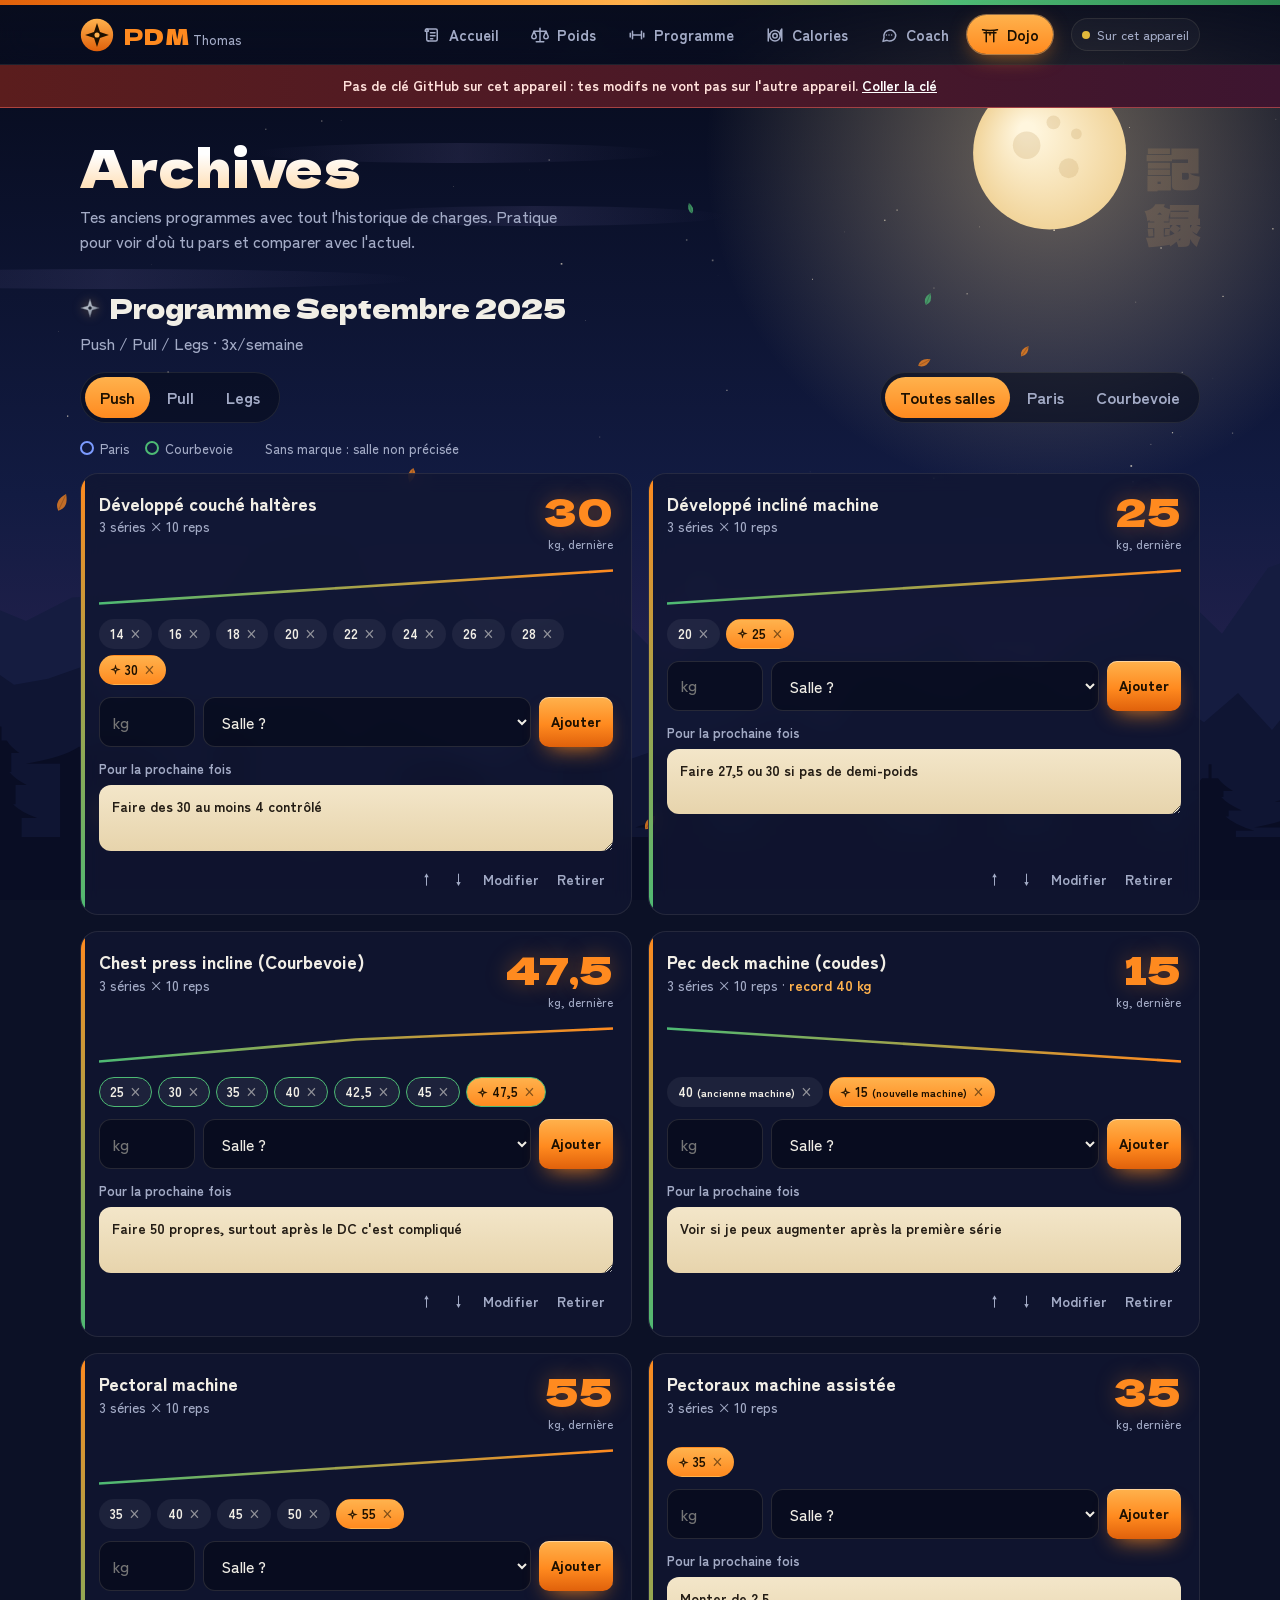
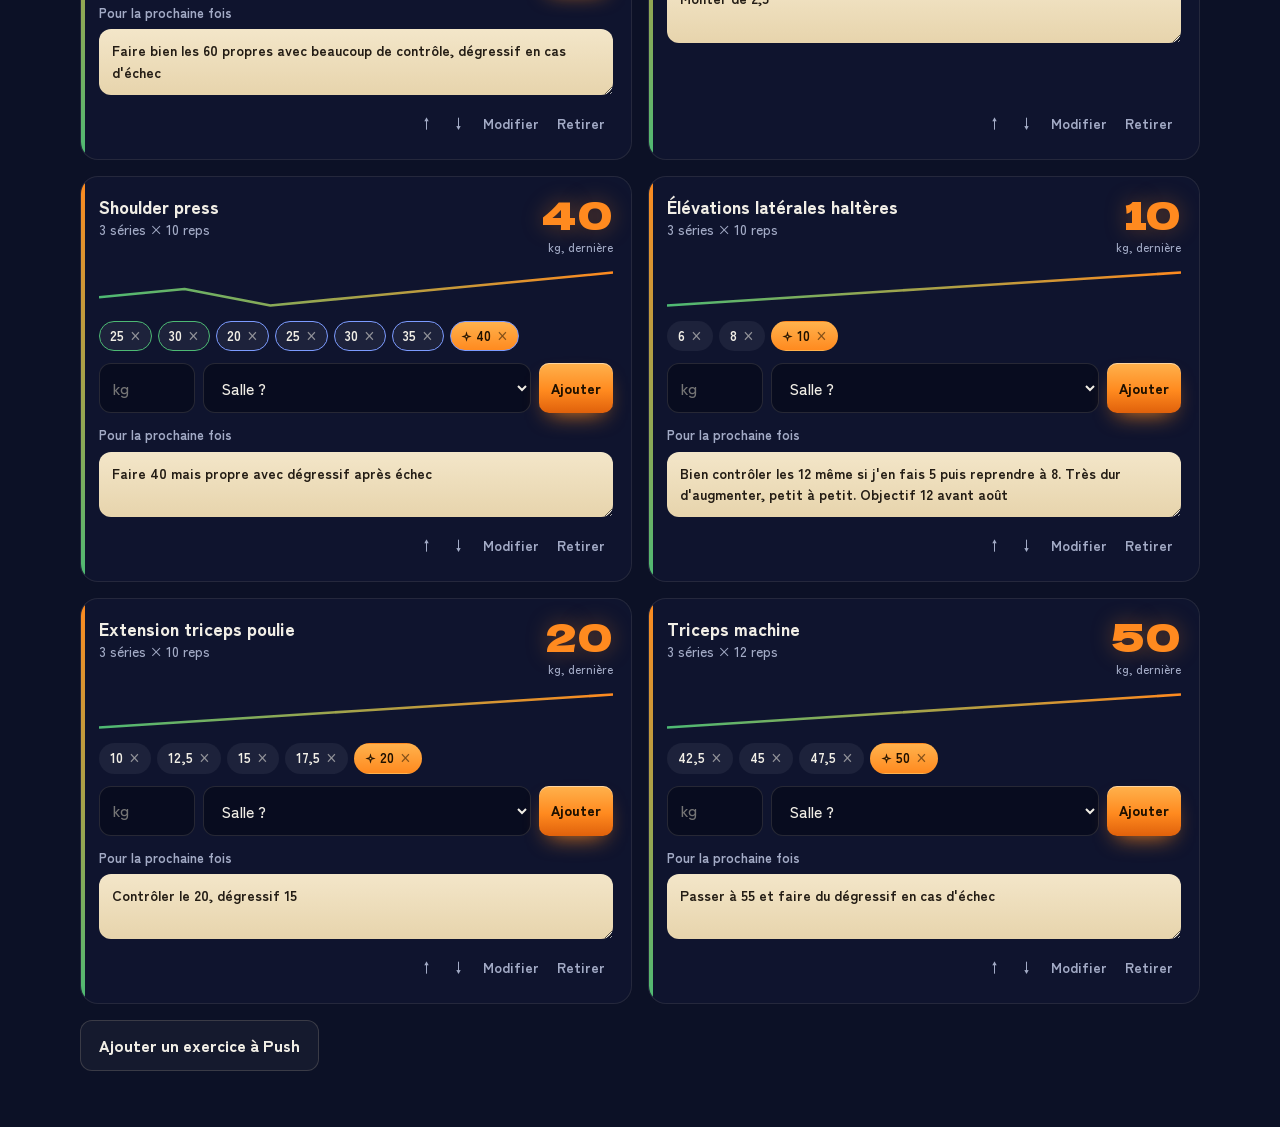
==== archives.html @ b45cbdcf "Fiche produit façon Yuka : feuille plein écran, note /100, onglets Santé/Environnement, jauges, addi" ====
<!doctype html>
<html lang="fr">
<head>
<meta charset="utf-8">
<meta name="viewport" content="width=device-width,initial-scale=1,viewport-fit=cover">
<title>Archives · PDM</title>
<meta name="theme-color" content="#0C1126">
<meta name="apple-mobile-web-app-capable" content="yes">
<meta name="apple-mobile-web-app-title" content="PDM">
<meta name="apple-mobile-web-app-status-bar-style" content="black-translucent">
<link rel="icon" href="assets/icon.svg" type="image/svg+xml">
<link rel="apple-touch-icon" href="assets/icon-180.png">
<link rel="manifest" href="manifest.json">
<link rel="preload" href="assets/fonts/dela-gothic-one-latin-400-normal.woff2" as="font" type="font/woff2" crossorigin>
<link rel="preload" href="assets/fonts/zen-kaku-gothic-new-latin-700-normal.woff2" as="font" type="font/woff2" crossorigin>
<link rel="stylesheet" href="assets/style.css?v=23">
</head>
<body>
<main>
  <div class="page-head"><div><h1>Archives</h1>
  <p class="lede">Tes anciens programmes avec tout l'historique de charges. Pratique pour voir d'où tu pars et comparer avec l'actuel.</p></div><span class="kanji-tag" aria-hidden="true">記録</span></div>
  <div id="list"></div>
</main>
<script src="assets/app.js?v=23"></script>
<script src="assets/fx.js?v=23"></script>
<script>
(async function(){
  const P = window.PDM, { $, esc } = P;
  await P.load();
  const old = P.data.programs.filter(p => !p.current);
  if(!old.length){ $("#list").innerHTML = `<p class="empty">Aucun programme archivé. Quand tu changeras de programme, l'actuel atterrira ici depuis Réglages.</p>`; return; }
  $("#list").innerHTML = old.map((p,i) => `<section class="section" aria-labelledby="ar${i}"><h2 id="ar${i}">${esc(p.title)}</h2><p class="muted" style="margin:-8px 0 16px">${esc(p.subtitle||"")}</p><div data-prog="${esc(p.id)}"></div></section>`).join("");
  old.forEach(p => P.renderProgram($(`[data-prog="${p.id}"]`), p, { session: null, gym: "all" }));
})();
</script>
</body>
</html>
---- assets/style.css ----
@import url("fonts/fonts.css");

/* =========================================================
   PDM — Dojo de nuit
   Palette : nuit indigo, flamme orange, feuille verte,
   papier washi, vermillon des sceaux.
   ========================================================= */
:root{
  --night:#0C1126;
  --night-2:#141B38;
  --night-3:#1F2850;
  --glass:rgba(17,23,49,.78);
  --glass-line:rgba(255,236,200,.09);
  --flame:#FF8A1F;
  --flame-hi:#FFB24D;
  --flame-lo:#E0610B;
  --leaf:#4DBA74;
  --leaf-lo:#2E8A52;
  --washi:#F3E6C9;
  --washi-2:#E7D4AC;
  --ink:#231C14;
  --seal:#C9302A;
  --text:#F1EEE6;
  --muted:#A3ABC6;
  --loss:#FF6B5E;
  --wood:#5B3A22;
  --wood-hi:#8A5A35;
  --r-xl:26px;
  --r-lg:18px;
  --r-md:12px;
  --display:"Dela Gothic One", "Hiragino Sans", "Yu Gothic", system-ui, sans-serif;
  --body:"Zen Kaku Gothic New", system-ui, -apple-system, sans-serif;
  color-scheme:dark;
}
*{box-sizing:border-box}
html{-webkit-text-size-adjust:100%;-webkit-tap-highlight-color:transparent}
body{
  margin:0;min-height:100vh;color:var(--text);background:var(--night);
  font-family:var(--body);font-size:16px;line-height:1.55;font-weight:500;
}
a{color:var(--flame-hi)}
button,input,select,textarea{font:inherit;color:inherit}
:focus-visible{outline:3px solid var(--flame-hi);outline-offset:2px;border-radius:8px}
::selection{background:var(--flame);color:#1b0f00}

/* ---------- Décor de nuit (canvas) ---------- */
#scene{position:fixed;inset:0;width:100%;height:100%;z-index:-2;display:block}
.scene-fallback{position:fixed;inset:0;z-index:-3;
  background:radial-gradient(60vmax 40vmax at 78% 8%,rgba(255,214,150,.18),transparent 60%),
             linear-gradient(180deg,#070B1C 0%,#111A3D 55%,#24204A 100%)}
#fx{position:fixed;inset:0;width:100%;height:100%;z-index:60;pointer-events:none}

/* ---------- En-tête ---------- */
.topbar{position:sticky;top:0;z-index:40;
  background:linear-gradient(180deg,rgba(9,13,30,.92),rgba(9,13,30,.72));
  backdrop-filter:blur(14px) saturate(140%);-webkit-backdrop-filter:blur(14px) saturate(140%);
  border-bottom:1px solid var(--glass-line)}
.tape{height:5px;background:linear-gradient(90deg,var(--flame-lo),var(--flame),var(--flame-hi),var(--leaf),var(--leaf-lo))}
.topbar-in{max-width:1160px;margin:0 auto;padding:10px 20px;display:flex;align-items:center;gap:18px}
.brand{display:flex;align-items:center;gap:10px;text-decoration:none;color:var(--text)}
.brand-mark{width:34px;height:34px;flex:none}
.brand b{font-family:var(--display);font-weight:400;font-size:22px;letter-spacing:.02em;color:var(--flame)}
.brand small{font-size:13px;color:var(--muted);font-weight:500}
.nav{display:flex;gap:4px;margin-left:auto}
.nav a{display:flex;align-items:center;gap:8px;text-decoration:none;color:var(--muted);
  padding:8px 14px;border-radius:999px;font-weight:700;font-size:15px;transition:color .2s,background .2s}
.nav a svg{width:18px;height:18px;flex:none}
.nav a:hover{color:var(--text);background:rgba(255,255,255,.05)}
.nav a[aria-current="page"]{color:#1d1000;background:linear-gradient(180deg,var(--flame-hi),var(--flame));
  box-shadow:0 0 0 1px rgba(255,190,110,.5),0 6px 22px -6px rgba(255,138,31,.7)}
.sync{display:flex;align-items:center;gap:7px;font-size:12.5px;color:var(--muted);text-decoration:none;white-space:nowrap;
  padding:6px 10px;border-radius:999px;border:1px solid var(--glass-line);background:rgba(255,255,255,.03)}
.sync i{width:8px;height:8px;border-radius:50%;background:var(--muted);display:inline-block;flex:none}
.sync[data-s="ok"] i{background:var(--leaf);box-shadow:0 0 10px var(--leaf)}
.sync[data-s="busy"] i{width:12px;height:12px;border-radius:0;background:url(shuriken.svg) center/contain no-repeat;animation:spin .7s linear infinite}
.sync[data-s="err"] i{background:var(--loss);box-shadow:0 0 10px var(--loss)}
.sync[data-s="local"] i{background:#E2B93B}

@media (max-width:760px){
  .topbar{backdrop-filter:none;-webkit-backdrop-filter:none;background:rgba(9,13,30,.95)}
  .topbar-in{padding:10px 16px}
  .brand-mark{width:30px;height:30px}
  .nav{position:fixed;left:10px;right:10px;bottom:calc(10px + env(safe-area-inset-bottom));margin:0;z-index:50;
    background:rgba(12,17,38,.94);backdrop-filter:blur(16px);-webkit-backdrop-filter:blur(16px);
    border:1px solid var(--glass-line);border-radius:22px;padding:6px;justify-content:space-between;gap:2px;
    box-shadow:0 18px 40px -10px rgba(0,0,0,.7)}
  .nav a{flex:1;flex-direction:column;gap:2px;padding:7px 2px;font-size:11px;border-radius:16px}
  .nav a svg{width:22px;height:22px}
  .sync{margin-left:auto}
  body{padding-bottom:96px}
}

.key-banner{background:linear-gradient(90deg,#5b1d1d,#3d1530);color:#FFE0DA;border-bottom:1px solid rgba(255,107,94,.5);
  padding:10px 16px;text-align:center;font-weight:700;font-size:14px}
.key-banner a{color:#fff}

/* ---------- Mise en page ---------- */
main{max-width:1160px;margin:0 auto;padding:28px 20px 56px}
@media (max-width:600px){main{padding:20px 16px 40px}}
h1,h2,h3{margin:0;line-height:1.15;font-weight:400}
h1{font-family:var(--display);font-size:clamp(32px,6.5vw,52px);letter-spacing:.01em;
  background:linear-gradient(180deg,#fff 30%,#FFD9A8 100%);-webkit-background-clip:text;background-clip:text;color:transparent}
h2{font-family:var(--display);font-size:clamp(21px,3.6vw,26px);margin-bottom:16px;display:flex;align-items:center;gap:10px}
h2::before{content:"";width:20px;height:20px;flex:none;background:url(shuriken.svg) center/contain no-repeat;
  filter:drop-shadow(0 0 6px rgba(255,180,90,.35))}
h3{font-size:18px;font-weight:900}
.page-head{display:flex;align-items:flex-end;justify-content:space-between;gap:16px;margin-bottom:22px;flex-wrap:wrap}
.page-head .kanji-tag{font-family:var(--display);font-size:56px;line-height:1;color:rgba(255,190,110,.14);user-select:none;writing-mode:vertical-rl}
@media (max-width:600px){.page-head{position:relative}.page-head .kanji-tag{position:absolute;right:0;top:0;font-size:44px}.page-head > div{padding-right:54px}}
.lede{color:var(--muted);margin:8px 0 0;max-width:62ch}
.muted{color:var(--muted)}
.section{margin-top:40px}
.grid{display:grid;gap:18px}
@media (min-width:880px){
  .grid-2{grid-template-columns:1fr 1fr}
  .grid-3{grid-template-columns:repeat(3,1fr)}
  .grid-hero{grid-template-columns:1.35fr 1fr;align-items:start}
}

/* ---------- Panneaux laqués ---------- */
.panel{position:relative;background:var(--glass);border:1px solid var(--glass-line);border-radius:var(--r-lg);padding:20px;
  backdrop-filter:blur(10px);-webkit-backdrop-filter:blur(10px);
  box-shadow:inset 0 1px 0 rgba(255,255,255,.05),0 20px 40px -24px rgba(0,0,0,.8)}
.panel.tight{padding:16px}

/* ---------- Parchemin (élément signature) ---------- */
.scroll-wrap{position:relative;padding:0 6px}
.rod{position:relative;height:20px;margin:0 -6px;border-radius:10px;z-index:2;
  background:linear-gradient(180deg,var(--wood-hi),var(--wood) 55%,#3b2414);
  box-shadow:0 6px 12px -4px rgba(0,0,0,.6),inset 0 1px 0 rgba(255,255,255,.25)}
.rod::before,.rod::after{content:"";position:absolute;top:-4px;width:20px;height:28px;border-radius:7px;
  background:linear-gradient(180deg,#2b1a0e,#120a04);box-shadow:inset 0 1px 0 rgba(255,255,255,.18)}
.rod::before{left:-12px}.rod::after{right:-12px}
.paper{position:relative;color:var(--ink);padding:22px 24px 24px;overflow:hidden;
  background:
    radial-gradient(120% 80% at 10% 0%,rgba(255,255,255,.55),transparent 55%),
    radial-gradient(90% 70% at 100% 100%,rgba(176,135,74,.25),transparent 60%),
    linear-gradient(180deg,var(--washi),var(--washi-2));
  transform-origin:top center}
.paper::before{content:"";position:absolute;inset:0;pointer-events:none;opacity:.35;mix-blend-mode:multiply;
  background-image:url("data:image/svg+xml;utf8,<svg xmlns='http://www.w3.org/2000/svg' width='160' height='160'><filter id='n'><feTurbulence type='fractalNoise' baseFrequency='.9' numOctaves='2' stitchTiles='stitch'/><feColorMatrix values='0 0 0 0 .45  0 0 0 0 .33  0 0 0 0 .18  0 0 0 .55 0'/></filter><rect width='100%' height='100%' filter='url(%23n)'/></svg>")}
.paper > *{position:relative}
.scroll-anim .paper{animation:unroll .9s cubic-bezier(.2,.9,.25,1) both}
.scroll-anim .rod.bottom{animation:rodDrop .9s cubic-bezier(.2,.9,.25,1) both}
@keyframes unroll{from{clip-path:inset(0 0 100% 0)}to{clip-path:inset(0 0 0 0)}}
@keyframes rodDrop{from{transform:translateY(-260px)}to{transform:none}}

.paper-head{display:flex;justify-content:space-between;align-items:baseline;gap:12px;font-weight:700;color:#6b5636;font-size:14px;padding-right:110px}
@media (max-width:600px){.paper-head{padding-right:80px;flex-direction:column;gap:0}}
.big{display:flex;align-items:flex-end;gap:8px;margin-top:4px}
.big .n{font-family:var(--display);font-size:clamp(78px,17vw,132px);line-height:.92;letter-spacing:-.02em;color:var(--ink);
  text-shadow:0 2px 0 rgba(255,255,255,.4)}
.big .u{font-family:var(--display);font-size:30px;color:#7a6342;padding-bottom:12px}
.delta-line{font-weight:700;color:#5d4a2e;margin-top:6px}
.delta-line .up{color:var(--leaf-lo)} .delta-line .down{color:var(--seal)}

.seal{position:absolute;top:18px;right:18px;width:96px;height:96px;border-radius:14px;
  display:grid;place-items:center;color:#FFF3E6;background:var(--seal);
  font-family:var(--display);font-size:36px;line-height:1;writing-mode:vertical-rl;letter-spacing:.04em;
  box-shadow:inset 0 0 0 4px #FFF3E6,inset 0 0 0 7px var(--seal);transform:rotate(-8deg);opacity:.92;
  filter:url(#rough)}
@media (max-width:600px){.seal{width:76px;height:76px;font-size:28px;top:14px;right:14px}}
.seal.stamp{animation:stampIn .55s cubic-bezier(.3,1.6,.5,1) .75s both}
@keyframes stampIn{0%{transform:scale(2.6) rotate(-20deg);opacity:0}60%{opacity:1}100%{transform:scale(1) rotate(-8deg);opacity:.92}}

.rank-line{margin-top:18px;display:flex;align-items:center;gap:10px;flex-wrap:wrap;font-weight:900;color:var(--ink)}
.rank-pill{display:inline-flex;align-items:center;gap:6px;padding:5px 12px;border-radius:999px;background:var(--ink);color:var(--washi);font-size:14px}
.rope{position:relative;margin:22px 4px 6px;height:14px}
.rope-track{position:absolute;inset:3px 0;border-radius:999px;
  background:repeating-linear-gradient(-55deg,#B99766 0 6px,#9D7B4D 6px 9px);box-shadow:inset 0 1px 2px rgba(0,0,0,.35)}
.rope-fill{position:absolute;left:0;top:3px;bottom:3px;width:0;border-radius:999px;
  background:linear-gradient(90deg,var(--leaf-lo),var(--leaf) 45%,var(--flame) 100%);
  box-shadow:0 0 14px rgba(255,138,31,.55);transition:width 1.4s cubic-bezier(.2,.8,.2,1) .4s}
.rope-kunai{position:absolute;top:50%;left:0;width:76px;height:16px;margin-left:-72px;transform:translateY(-50%);
  background:url(kunai.svg) center/contain no-repeat;filter:drop-shadow(0 2px 2px rgba(0,0,0,.45));
  transition:left 1.4s cubic-bezier(.2,.8,.2,1) .4s}
.rope-ends{display:flex;justify-content:space-between;font-size:13px;font-weight:700;color:#6b5636}
.streak{margin-top:16px;display:flex;align-items:center;gap:10px;padding:10px 12px;border-radius:12px;
  background:rgba(35,28,20,.07);border:1px dashed rgba(35,28,20,.25);font-weight:700;color:#4d3d24;font-size:14px}
.streak svg{width:22px;height:22px;flex:none}
.streak.off{color:var(--seal);border-color:rgba(201,48,42,.4);background:rgba(201,48,42,.07)}

/* ---------- Citation ---------- */
.quote{position:relative;margin-top:18px;padding:16px 18px 16px 56px;border-radius:var(--r-md);
  background:linear-gradient(135deg,rgba(255,138,31,.12),rgba(77,186,116,.08));border:1px solid rgba(255,190,110,.18);
  font-weight:700;color:#FBE9D2}
.quote::before{content:"";position:absolute;left:18px;top:17px;width:24px;height:24px;background:url(shuriken.svg) center/contain no-repeat;filter:drop-shadow(0 0 8px rgba(255,138,31,.6))}

/* ---------- Tuiles chiffres ---------- */
.stats{display:grid;grid-template-columns:repeat(2,1fr);gap:12px;align-content:start}
.stat{position:relative;overflow:hidden;background:var(--glass);border:1px solid var(--glass-line);border-radius:var(--r-md);padding:14px 16px}
.stat b{display:block;font-family:var(--display);font-weight:400;font-size:26px;line-height:1.1}
.stat small{color:var(--muted);font-size:13px;font-weight:500}
.stat::after{content:"";position:absolute;right:-18px;bottom:-18px;width:64px;height:64px;opacity:.06;
  background:url(shuriken.svg) center/contain no-repeat}
.up{color:var(--leaf)} .down{color:var(--loss)} .flat{color:var(--muted)}

/* ---------- Formulaires ---------- */
.form-row{display:flex;flex-wrap:wrap;gap:12px;align-items:flex-end}
label.f{display:flex;flex-direction:column;gap:6px;font-size:13px;color:var(--muted);font-weight:700;flex:1;min-width:0}
input,select,textarea{background:rgba(5,8,20,.55);border:1px solid rgba(255,236,200,.12);border-radius:12px;padding:11px 13px;width:100%;
  font-weight:500;transition:border-color .2s,box-shadow .2s}
input:focus,select:focus,textarea:focus{border-color:var(--flame);outline:none;box-shadow:0 0 0 4px rgba(255,138,31,.18)}
textarea{min-height:46px;resize:vertical}
input[type=date]{min-height:46px;-webkit-appearance:none;appearance:none;display:block;min-width:0;max-width:100%;text-align:left;line-height:1.3}
input[type=date]::-webkit-date-and-time-value{text-align:left;margin:0}
input[type=date]::-webkit-calendar-picker-indicator{filter:invert(.85);opacity:.8}
@media (max-width:760px){
  input,select,textarea{font-size:16px}
  .form-row{display:grid;grid-template-columns:1fr 1fr;gap:12px}
  .form-row > label.f{max-width:none !important;min-width:0 !important;flex:none}
  .form-row > label.f:has(textarea), .form-row > label.f[data-wide]{grid-column:1/-1}
  .form-row > .btn{grid-column:1/-1;width:100%}
}
.btn{position:relative;display:inline-flex;align-items:center;justify-content:center;gap:8px;
  background:linear-gradient(180deg,var(--flame-hi),var(--flame) 55%,var(--flame-lo));color:#1d1000;border:0;border-radius:12px;
  padding:12px 18px;font-weight:900;cursor:pointer;white-space:nowrap;
  box-shadow:inset 0 1px 0 rgba(255,255,255,.45),0 10px 22px -10px rgba(255,138,31,.9);transition:transform .12s,filter .2s}
.btn:hover{filter:brightness(1.07)}
.btn:active{transform:translateY(1px) scale(.98)}
.btn.ghost{background:rgba(255,255,255,.04);color:var(--text);border:1px solid rgba(255,236,200,.16);box-shadow:none}
.btn.ghost:hover{border-color:var(--flame);background:rgba(255,138,31,.08)}
.btn.green{background:linear-gradient(180deg,#6fd396,var(--leaf) 55%,var(--leaf-lo));color:#062312}
.btn.sm{padding:8px 12px;font-size:14px;border-radius:10px}
.btn.big{padding:16px 26px;font-size:18px;border-radius:16px}
.icon-btn{background:none;border:0;color:var(--muted);cursor:pointer;padding:6px 8px;border-radius:8px;font-weight:700;font-size:14px}
.icon-btn:hover{color:var(--text);background:rgba(255,255,255,.06)}
.icon-btn.danger:hover{color:var(--loss)}

/* ---------- Segments ---------- */
.seg{display:inline-flex;background:rgba(5,8,20,.5);border:1px solid var(--glass-line);border-radius:999px;padding:4px;gap:2px;flex-wrap:wrap}
.seg button{background:none;border:0;padding:8px 15px;border-radius:999px;color:var(--muted);cursor:pointer;font-weight:700;transition:color .2s,background .2s}
.seg button:hover{color:var(--text)}
.seg button[aria-pressed="true"]{background:linear-gradient(180deg,var(--flame-hi),var(--flame));color:#1d1000}
.toolbar{display:flex;flex-wrap:wrap;gap:12px;align-items:center;justify-content:space-between;margin-bottom:16px}
@media (max-width:760px){
  .toolbar .seg{display:flex;width:100%}
  .toolbar .seg button{flex:1 1 0;padding:8px 6px}
}

/* ---------- Séances (cartes-étiquettes) ---------- */
.sess-grid{display:grid;gap:14px;grid-template-columns:repeat(auto-fit,minmax(220px,1fr))}
.sess{position:relative;display:block;text-decoration:none;color:inherit;overflow:hidden;padding:18px 18px 16px 70px;
  border-radius:var(--r-lg);background:var(--glass);border:1px solid var(--glass-line);transition:transform .2s,border-color .2s}
.sess:hover{transform:translateY(-3px);border-color:rgba(255,138,31,.5)}
.sess .letter{position:absolute;left:14px;top:14px;width:42px;height:42px;border-radius:12px;display:grid;place-items:center;
  font-family:var(--display);font-size:24px;color:#1d1000;background:linear-gradient(180deg,var(--flame-hi),var(--flame))}
.sess b{display:block;font-weight:900}
.sess span{display:block;color:var(--muted);font-size:14px;margin-top:4px}

/* ---------- Graphique ---------- */
.chart-wrap{position:relative;height:330px}
@media (max-width:600px){.chart-wrap{height:250px}}

/* ---------- Tableau des pesées ---------- */
.table-wrap{overflow-x:auto}
table{width:100%;border-collapse:collapse;font-size:15px}
th,td{padding:12px 8px;text-align:left;border-bottom:1px solid rgba(255,236,200,.08);vertical-align:top}
th{color:var(--muted);font-weight:700;font-size:13px;white-space:nowrap}
th button{background:none;border:0;color:inherit;cursor:pointer;padding:0;font:inherit}
th button[data-active]{color:var(--flame-hi)}
tbody tr{transition:background .2s}
tbody tr:hover{background:rgba(255,255,255,.025)}
td.num{font-variant-numeric:tabular-nums;white-space:nowrap}
td.num b{font-family:var(--display);font-weight:400;font-size:18px}
td.note{color:var(--muted);min-width:220px}
tr.editing td{background:rgba(255,138,31,.07)}
.delta-pill{display:inline-block;padding:2px 9px;border-radius:999px;font-weight:900;font-size:13px;background:rgba(255,255,255,.05)}
.delta-pill.up{background:rgba(77,186,116,.15)} .delta-pill.down{background:rgba(255,107,94,.14)}
@media (max-width:600px){
  table.cards thead{display:none}
  table.cards tr{display:grid;grid-template-columns:1fr auto auto;gap:4px 10px;padding:12px 0;border-bottom:1px solid rgba(255,236,200,.08)}
  table.cards td{border:0;padding:2px 0}
  table.cards td.note{grid-column:1/-1;min-width:0}
  table.cards td.actions{grid-column:3;grid-row:1}
}

@media (max-width:600px){
  table.mes thead{display:none}
  table.mes tr{display:grid;grid-template-columns:1fr auto auto;grid-template-areas:"n v d" "t t t" "o o o";gap:2px 10px;padding:12px 0;border-bottom:1px solid rgba(255,236,200,.08)}
  table.mes td{border:0;padding:0;min-width:0}
  table.mes .m-name{grid-area:n;font-weight:900}
  table.mes .m-val{grid-area:v}
  table.mes .m-del{grid-area:d}
  table.mes .m-date{grid-area:t;color:var(--muted);font-size:13px}
  table.mes .m-note{grid-area:o}
}

/* ---------- Programme ---------- */
.legend-gym{display:flex;gap:16px;font-size:13px;color:var(--muted);flex-wrap:wrap;margin-bottom:16px}
.legend-gym span::before{content:"";display:inline-block;width:10px;height:10px;border-radius:50%;margin-right:6px;vertical-align:-1px}
.legend-gym .lp::before{border:2px solid #7C9BFF}
.legend-gym .lc::before{border:2px solid var(--leaf)}
.ex-list{display:grid;gap:16px}
@media (min-width:880px){.ex-list{grid-template-columns:1fr 1fr}}
.ex{position:relative;overflow:hidden;background:var(--glass);border:1px solid var(--glass-line);border-radius:var(--r-lg);padding:18px;
  display:flex;flex-direction:column;gap:12px;backdrop-filter:blur(10px);-webkit-backdrop-filter:blur(10px)}
.ex::before{content:"";position:absolute;left:0;top:0;bottom:0;width:4px;background:linear-gradient(180deg,var(--flame),var(--leaf))}
.ex-head{display:flex;justify-content:space-between;gap:12px;align-items:flex-start}
.ex-name{font-weight:900;font-size:18px;line-height:1.25}
.ex-scheme{color:var(--muted);font-size:14px;margin-top:2px}
.ex-scheme .rec{color:var(--flame-hi);font-weight:700}
.ex-max{text-align:right;white-space:nowrap}
.ex-max b{display:block;font-family:var(--display);font-weight:400;font-size:38px;line-height:1;color:var(--flame);
  text-shadow:0 0 22px rgba(255,138,31,.35)}
.ex-max small{font-size:12px;color:var(--muted)}
.spark{height:40px;width:100%;display:block}
.chips{display:flex;flex-wrap:wrap;gap:6px}
.chip{font-size:13px;font-weight:700;padding:4px 10px;border-radius:999px;background:rgba(255,255,255,.06);color:var(--text);
  border:1px solid transparent;display:inline-flex;align-items:center;gap:4px}
.chip.paris{border-color:#7C9BFF}
.chip.courbevoie{border-color:var(--leaf)}
.chip.last{background:linear-gradient(180deg,var(--flame-hi),var(--flame));color:#1d1000}
.chip.last::before{content:"";width:11px;height:11px;background:url(shuriken-dark.svg) center/contain no-repeat}
.chip button{background:none;border:0;color:inherit;cursor:pointer;padding:0 0 0 2px;opacity:.55;font-weight:900}
.chip button:hover{opacity:1}
.add-load{display:flex;gap:8px}
.add-load input{width:96px;flex:none}
.add-load select{width:auto;flex:1;min-width:0}
.next-note{background:linear-gradient(180deg,var(--washi),var(--washi-2));color:var(--ink);border:0;font-weight:700;font-size:14px}
.next-note:focus{box-shadow:0 0 0 3px var(--flame)}
.alert{background:rgba(201,48,42,.16);border:1px solid rgba(255,107,94,.6);color:#FFD7D1;border-radius:12px;padding:8px 12px;font-size:13.5px;font-weight:900}
.details{font-size:14px;color:var(--muted)}
.ex-actions{display:flex;gap:2px;justify-content:flex-end;flex-wrap:wrap}
.ex.pr{animation:prGlow 1.6s ease-out}
@keyframes prGlow{0%{box-shadow:0 0 0 0 rgba(255,138,31,.9)}100%{box-shadow:0 0 0 22px rgba(255,138,31,0)}}

/* ---------- Dojo ---------- */
.moves{display:grid;gap:10px;counter-reset:mv}
.move{display:grid;grid-template-columns:auto 1fr auto;gap:14px;align-items:start;background:rgba(255,255,255,.04);border-radius:14px;padding:14px}
.move::before{counter-increment:mv;content:counter(mv);display:grid;place-items:center;width:34px;height:34px;border-radius:10px;
  font-family:var(--display);font-size:18px;color:#1d1000;background:linear-gradient(180deg,var(--flame-hi),var(--flame))}
.move .dose{font-weight:900;color:var(--leaf);white-space:nowrap}
.move ul{margin:4px 0 0;padding-left:18px;color:var(--muted);font-size:14px}
.recipe ul{padding-left:18px;margin:8px 0}
.macro{display:flex;gap:8px;flex-wrap:wrap;margin-top:8px}
.macro span{background:rgba(255,138,31,.12);border:1px solid rgba(255,138,31,.3);border-radius:999px;padding:4px 12px;font-size:14px;font-weight:700}

/* ---------- Mini-jeux ---------- */
.hub{display:grid;gap:12px;grid-template-columns:repeat(4,1fr);margin-bottom:16px}
@media (max-width:880px){.hub{grid-template-columns:1fr 1fr}}
.hub-card{position:relative;text-align:left;display:flex;flex-direction:column;gap:4px;padding:14px;border-radius:var(--r-lg);cursor:pointer;
  background:var(--glass);border:1px solid var(--glass-line);color:var(--text);transition:transform .15s,border-color .2s,background .2s}
.hub-card:hover{border-color:rgba(255,138,31,.45)}
.hub-card:active{transform:scale(.98)}
.hub-card[aria-pressed="true"]{border-color:var(--flame);background:linear-gradient(160deg,rgba(255,138,31,.2),rgba(17,23,49,.85));
  box-shadow:0 0 0 1px rgba(255,138,31,.4),0 14px 30px -14px rgba(255,138,31,.6)}
.hub-ico{font-size:28px;line-height:1}
.hub-card b{font-weight:900;font-size:16px;line-height:1.2}
.hub-desc{font-size:13px;color:var(--muted);line-height:1.35}
.hub-best{margin-top:auto;padding-top:6px;font-size:12.5px;font-weight:900;color:var(--flame-hi)}

.game{position:relative;border-radius:var(--r-xl);overflow:hidden;border:1px solid rgba(255,190,110,.25);min-height:440px;
  background:radial-gradient(120% 90% at 50% 0%,#1B2452,#0B1024 70%);box-shadow:0 30px 60px -30px rgba(0,0,0,.9);
  touch-action:manipulation;user-select:none;-webkit-user-select:none;-webkit-touch-callout:none}
.g-canvas{display:block;width:100%;height:min(62vh,540px);cursor:crosshair;touch-action:manipulation}
@media (max-width:760px){.game{min-height:400px}.g-canvas{height:min(58svh,520px);min-height:400px}}
.game-hud{position:absolute;left:0;right:0;top:0;display:flex;justify-content:space-between;align-items:center;padding:14px 16px;pointer-events:none}
.game-hud .score{font-family:var(--display);font-size:30px;color:#fff;text-shadow:0 2px 0 rgba(0,0,0,.4)}
.game-hud .time{font-family:var(--display);font-size:20px;color:var(--flame-hi);padding:4px 12px;border-radius:999px;background:rgba(0,0,0,.35)}
.game-hud .combo{font-weight:900;color:var(--leaf);font-size:15px}
.game-overlay{position:absolute;inset:0;display:grid;place-items:center;text-align:center;padding:24px;z-index:3;
  background:radial-gradient(80% 70% at 50% 40%,rgba(12,17,38,.6),rgba(5,8,20,.94))}
.game-overlay[hidden]{display:none}
.game-overlay h3{font-family:var(--display);font-weight:400;font-size:clamp(26px,6vw,38px);margin-bottom:10px}
.game-overlay p{color:var(--muted);max-width:44ch;margin:0 auto 18px}
.game-overlay .g-result{font-family:var(--display);font-size:clamp(40px,10vw,60px);color:var(--flame-hi);margin:0 0 6px;line-height:1.1}
.legend-food{display:flex;justify-content:center;gap:10px;flex-wrap:wrap;margin:0 0 20px;font-weight:700;font-size:14px}
.legend-food span{display:inline-flex;align-items:center;gap:6px;padding:6px 12px;border-radius:999px;background:rgba(255,255,255,.06)}
.legend-food .bad{border:1px solid rgba(77,186,116,.5)} .legend-food .good{border:1px solid rgba(255,107,94,.5)}
.best-list{list-style:none;margin:0;padding:0;display:grid;gap:8px}
.best-list li{display:flex;justify-content:space-between;gap:10px;padding:10px 14px;border-radius:12px;background:rgba(255,255,255,.04);font-weight:700}
.best-list li b{font-family:var(--display);font-weight:400;color:var(--flame-hi)}
.best-list li:first-child{background:linear-gradient(90deg,rgba(255,138,31,.2),rgba(255,255,255,.03))}

/* zone de jeu : défilement vertical seulement, pas de zoom */
.game, .game *{touch-action:pan-y}
.hub, .hub *{touch-action:manipulation}

/* Dégaine le kunai */
.rx{position:absolute;inset:0;display:grid;place-items:center;text-align:center;cursor:pointer;transition:background .12s}
.rx[data-st="wait"]{background:radial-gradient(90% 80% at 50% 45%,#16204A,#080C1E)}
.rx[data-st="go"]{background:radial-gradient(90% 80% at 50% 45%,#FFB24D,#E0610B)}
.rx[data-st="early"]{background:radial-gradient(90% 80% at 50% 45%,#8E2A2A,#3A0F14)}
.rx[data-st="hit"]{background:radial-gradient(90% 80% at 50% 45%,#2E7A50,#0E2A1C)}
.rx-kunai{width:150px;height:30px;margin:0 auto 18px;background:url(kunai.svg) center/contain no-repeat;transform:rotate(-30deg);transition:transform .15s}
.rx[data-st="go"] .rx-kunai{transform:rotate(0) scale(1.15)}
.rx-big{font-family:var(--display);font-size:clamp(36px,10vw,64px);line-height:1.05}
.rx[data-st="go"] .rx-big{color:#1d1000}
.rx-sub{margin-top:8px;font-weight:700;color:var(--muted);min-height:1.5em}
.rx[data-st="go"] .rx-sub{color:#3a1d00}
.rx-dots{display:flex;gap:8px;justify-content:center;margin-top:22px}
.rx-dots i{min-width:44px;height:30px;padding:0 6px;border-radius:999px;display:grid;place-items:center;font-style:normal;font-size:12px;font-weight:900;
  background:rgba(255,255,255,.08);color:var(--muted)}
.rx-dots i.on{background:rgba(255,138,31,.25);color:#fff}

/* Mémoire des sceaux */
.mem{position:absolute;inset:0;display:flex;flex-direction:column;align-items:center;justify-content:center;gap:16px;padding:16px}
.mem-info{text-align:center}
.mem-lvl{display:block;font-family:var(--display);font-weight:400;font-size:28px}
.mem-msg{color:var(--muted);font-weight:700}
.mem-grid{display:grid;grid-template-columns:1fr 1fr;gap:14px;width:min(100%,380px)}
.seal-btn{aspect-ratio:1;border:0;border-radius:22px;cursor:pointer;color:#FFF3E6;display:flex;flex-direction:column;align-items:center;justify-content:center;gap:2px;
  background:color-mix(in srgb,var(--c) 38%,#0B1024);box-shadow:inset 0 0 0 3px color-mix(in srgb,var(--c) 70%,transparent);
  transition:transform .1s,background .12s,box-shadow .12s;touch-action:manipulation}
.seal-btn span{font-family:var(--display);font-size:clamp(34px,10vw,52px);line-height:1}
.seal-btn small{font-weight:900;font-size:13px;opacity:.85}
.seal-btn:disabled{cursor:default}
.seal-btn.lit{background:var(--c);transform:scale(1.04);box-shadow:inset 0 0 0 3px #FFF3E6,0 0 40px var(--c)}
.seal-btn.wrong{background:#8E2A2A;box-shadow:inset 0 0 0 3px #FF6B5E}

/* Coupe le bambou */
.bb{position:absolute;inset:0;display:flex;flex-direction:column;justify-content:center;gap:26px;padding:24px;cursor:pointer}
.bb-info{text-align:center}
.bb-score{display:block;font-family:var(--display);font-weight:400;font-size:clamp(52px,14vw,80px);line-height:1;color:var(--flame-hi)}
.bb-msg{color:var(--muted);font-weight:700}
.bb-track{position:relative;height:84px;margin:0 12px}
.bb-stalk{position:absolute;left:0;right:0;top:22px;height:40px;border-radius:12px;
  background:repeating-linear-gradient(90deg,#5DB86F 0 22%,#3E8E50 22% 23.2%,#6CC77D 23.2% 45%,#3E8E50 45% 46.2%),linear-gradient(180deg,#7ED08D,#2F7A43);
  background-blend-mode:multiply;box-shadow:inset 0 -6px 0 rgba(0,0,0,.18),inset 0 4px 0 rgba(255,255,255,.2)}
.bb-zone{position:absolute;top:12px;height:60px;border-radius:12px;border:3px solid #FFF3E6;background:rgba(255,243,230,.18);
  box-shadow:0 0 22px rgba(255,243,230,.35);transition:left .25s cubic-bezier(.2,.8,.2,1),width .25s}
.bb-blade{position:absolute;top:-6px;width:8px;height:96px;margin-left:-4px;border-radius:4px;
  background:linear-gradient(180deg,#fff,#C9D1DD 60%,#5B3A22 60%);box-shadow:0 0 14px rgba(255,255,255,.7)}
.bb.cut .bb-zone{animation:cutFlash .35s ease-out}
@keyframes cutFlash{0%{background:rgba(255,243,230,.85)}100%{background:rgba(255,243,230,.18)}}
.bb.miss .bb-stalk{filter:grayscale(1) brightness(.6)}
.bb-tip{text-align:center;color:var(--muted);font-size:13px;margin:0}

/* ---------- Tampon / toast ---------- */
.toast{position:fixed;left:50%;bottom:28px;transform:translateX(-50%) translateY(20px);opacity:0;z-index:70;pointer-events:none;
  background:linear-gradient(180deg,var(--washi),var(--washi-2));color:var(--ink);padding:11px 20px;border-radius:999px;font-weight:900;
  box-shadow:0 14px 30px -10px rgba(0,0,0,.7);transition:.28s cubic-bezier(.2,.9,.3,1.2)}
.toast.show{opacity:1;transform:translateX(-50%) translateY(0)}
@media (max-width:760px){.toast{bottom:110px}}
.stamp-fx{position:fixed;left:50%;top:42%;z-index:65;pointer-events:none;width:200px;height:200px;margin:-100px 0 0 -100px;
  display:grid;place-items:center;text-align:center;border-radius:24px;color:#FFF3E6;background:var(--seal);
  font-family:var(--display);font-size:26px;line-height:1.15;padding:20px;filter:url(#rough);
  box-shadow:inset 0 0 0 6px #FFF3E6,inset 0 0 0 10px var(--seal),0 30px 60px -10px rgba(0,0,0,.7);
  animation:stampFx 1.6s cubic-bezier(.3,1.5,.5,1) forwards}
@keyframes stampFx{0%{transform:scale(2.4) rotate(-22deg);opacity:0}18%{transform:scale(1) rotate(-9deg);opacity:1}
  75%{transform:scale(1) rotate(-9deg);opacity:1}100%{transform:scale(.9) rotate(-9deg);opacity:0}}

.empty{color:var(--muted);text-align:center;padding:30px 10px}
.reveal{animation:rise .6s cubic-bezier(.2,.8,.2,1) both}
@keyframes rise{from{opacity:0;transform:translateY(14px)}to{opacity:1;transform:none}}
@keyframes spin{to{transform:rotate(360deg)}}
.sr-only{position:absolute;width:1px;height:1px;overflow:hidden;clip:rect(0 0 0 0)}

@media (prefers-reduced-motion:reduce){
  *,*::before,*::after{animation-duration:.01ms !important;animation-delay:0s !important;transition-duration:.01ms !important}
}

/* ---------- Calories ---------- */
.cal-date{display:flex;align-items:center;gap:8px}
.cal-date input{width:auto;min-width:160px}
.cal-date .icon-btn{font-size:20px;padding:6px 12px}
.cal-big{display:flex;align-items:baseline;gap:10px;flex-wrap:wrap}
.cal-big b{font-family:var(--display);font-weight:400;font-size:44px;line-height:1;color:var(--flame-hi)}
.cal-big span{color:var(--muted);font-weight:700}
.cal-bar{position:relative;height:14px;margin-top:14px;border-radius:999px;background:rgba(255,255,255,.07);overflow:visible}
.cal-bar i{position:absolute;inset:0 auto 0 0;border-radius:999px;background:linear-gradient(90deg,var(--flame-lo),var(--flame-hi));transition:width .5s}
.cal-bar em{position:absolute;top:-4px;bottom:-4px;width:2px;background:var(--leaf);border-radius:2px}
.cal-macros{grid-template-columns:repeat(3,1fr)}
.cal-macros .stat b{font-size:22px}
.cal-macros .stat.ok b{color:var(--leaf)}
.cal-add{display:grid;gap:22px}
@media (min-width:880px){.cal-add{grid-template-columns:1fr 1fr;gap:28px}}
.cal-add h3{font-family:var(--display);font-size:18px;margin-bottom:10px}
.cal-hint{font-size:14px;margin:10px 0 0}
.btn.is-busy{opacity:.7;pointer-events:none}
.cal-photo{margin-top:14px;display:grid;gap:10px}
.cal-photo img{width:100%;max-height:260px;object-fit:cover;border-radius:var(--r-md);border:1px solid var(--glass-line)}
.cal-items{list-style:none;margin:0;padding:0;display:grid;gap:6px}
.cal-items li{display:grid;align-items:center;gap:8px;padding:8px 0;border-bottom:1px solid var(--glass-line)}
.cal-items li.ph{grid-template-columns:1fr 74px auto 56px}
.cal-items li.row{grid-template-columns:1fr 56px auto}
.cal-name small{display:block;font-size:12.5px;font-weight:500;margin-top:2px}
.cal-acts{display:flex;gap:2px}
.cal-edit{display:block !important;background:rgba(255,138,31,.05);border-radius:12px;padding:12px !important;border:1px solid rgba(255,138,31,.3) !important}
.cal-items li.off{opacity:.45}
.cal-items li b{text-align:right;font-variant-numeric:tabular-nums}
.cal-items .cal-g{padding:7px 8px;text-align:right}
.cal-items .icon-btn{padding:4px 10px}
.cal-name,.cal-chk span{min-width:0;overflow-wrap:anywhere}
.cal-chk{display:flex;align-items:center;gap:8px;cursor:pointer}
.cal-chk input{width:18px;height:18px;flex:none;accent-color:var(--flame)}
.cal-sugg{display:grid;gap:6px;margin-top:10px}
.cal-opt{display:flex;flex-direction:column;align-items:flex-start;gap:2px;text-align:left;width:100%;cursor:pointer;color:var(--text);
  background:rgba(255,255,255,.04);border:1px solid var(--glass-line);border-radius:12px;padding:9px 12px;font-weight:700}
.cal-opt:hover{border-color:var(--flame)}
.cal-opt small{color:var(--muted);font-weight:500}
.cal-opt.ai{border-style:dashed;border-color:rgba(255,138,31,.5)}
.cal-meal + .cal-meal{margin-top:18px}
.cal-meal-h{display:flex;justify-content:space-between;align-items:baseline;gap:10px;margin:14px 0 4px}
.cal-meal-h h3{font-family:var(--display);font-size:17px}
.cal-week{display:grid;grid-template-columns:repeat(7,1fr);gap:6px;margin-top:12px}
.cal-week button{background:none;border:1px solid transparent;border-radius:12px;padding:6px 2px;color:var(--text);cursor:pointer;display:flex;flex-direction:column;align-items:center;gap:4px}
.cal-week button.cur{border-color:var(--flame);background:rgba(255,138,31,.07)}
.cal-week b{font-size:12.5px;font-variant-numeric:tabular-nums}
.cal-week small{color:var(--muted);font-size:12px}
.cal-col{position:relative;width:70%;max-width:34px;height:110px;border-radius:8px;background:rgba(255,255,255,.05);overflow:hidden}
.cal-col i{position:absolute;left:0;right:0;bottom:0;background:linear-gradient(180deg,var(--flame-hi),var(--flame-lo));border-radius:8px 8px 0 0}
.cal-col i.ok{background:linear-gradient(180deg,#6fd396,var(--leaf-lo))}
.cal-col em{position:absolute;left:0;right:0;height:2px;background:var(--leaf)}
@media (max-width:600px){.cal-big b{font-size:38px}.cal-macros .stat{padding:12px}.cal-macros .stat b{font-size:19px}}
#cal .cal-seg{display:grid;grid-template-columns:repeat(4,1fr);width:100%;max-width:520px;border-radius:16px;margin:12px 0 14px}
#cal .cal-seg button{padding:9px 4px;border-radius:12px}
.cal-modes{display:grid;grid-template-columns:repeat(4,1fr);gap:6px;margin-bottom:16px;border-bottom:1px solid var(--glass-line)}
.cal-modes button{background:none;border:0;border-bottom:3px solid transparent;color:var(--muted);font-weight:700;padding:10px 2px;cursor:pointer;font-size:14px}
.cal-modes button[aria-selected="true"]{color:var(--flame-hi);border-bottom-color:var(--flame)}
.cal-2btn{display:grid;grid-template-columns:1fr 1fr;gap:10px}
.cal-2btn .btn{width:100%}
.cal-prod{display:flex;gap:12px;align-items:center;margin-top:14px;padding:12px;border-radius:var(--r-md);background:rgba(255,255,255,.04);border:1px solid var(--glass-line)}
.cal-prod img{width:56px;height:56px;object-fit:contain;border-radius:8px;background:#fff;flex:none}
.cal-prod b{display:block}
.cal-prod small{display:block;font-size:13px;margin-top:3px}
/* scanner plein écran */
.scan-ov{position:fixed;inset:0;z-index:80;background:#000;overflow:hidden;touch-action:none}
.scan-ov video{position:absolute;inset:0;width:100%;height:100%;object-fit:cover}
.scan-win{position:absolute;left:50%;top:42%;transform:translate(-50%,-50%);width:min(82vw,440px);aspect-ratio:2.1/1;border-radius:16px;
  box-shadow:0 0 0 200vmax rgba(3,5,14,.62);transition:box-shadow .25s}
.scan-win .c{position:absolute;width:30px;height:30px;border:4px solid #fff;filter:drop-shadow(0 0 6px rgba(0,0,0,.5));transition:border-color .2s}
.scan-win .tl{left:-2px;top:-2px;border-right:0;border-bottom:0;border-top-left-radius:16px}
.scan-win .tr{right:-2px;top:-2px;border-left:0;border-bottom:0;border-top-right-radius:16px}
.scan-win .bl{left:-2px;bottom:-2px;border-right:0;border-top:0;border-bottom-left-radius:16px}
.scan-win .br{right:-2px;bottom:-2px;border-left:0;border-top:0;border-bottom-right-radius:16px}
.scan-laser{position:absolute;left:6%;right:6%;top:10%;height:3px;border-radius:3px;
  background:linear-gradient(90deg,transparent,#ff3b30 18%,#ff6b5e 50%,#ff3b30 82%,transparent);
  box-shadow:0 0 14px 3px rgba(255,59,48,.55),0 0 40px 8px rgba(255,59,48,.18);animation:laser 1.7s ease-in-out infinite alternate}
@keyframes laser{0%{top:8%}100%{top:calc(92% - 3px)}}
.scan-ok{position:absolute;inset:0;display:grid;place-items:center;font-size:54px;color:#fff;opacity:0;transform:scale(.6);transition:opacity .2s,transform .25s}
.scan-win.ok .c{border-color:#34c759}
.scan-win.ok .scan-laser{animation:none;opacity:0}
.scan-win.ok .scan-ok{opacity:1;transform:scale(1);text-shadow:0 0 18px rgba(52,199,89,.9)}
.scan-win.ok{box-shadow:0 0 0 200vmax rgba(3,5,14,.75),inset 0 0 0 3px #34c759}
.scan-x{position:absolute;top:calc(env(safe-area-inset-top) + 14px);right:16px;width:44px;height:44px;border-radius:50%;border:0;
  background:rgba(0,0,0,.5);color:#fff;font-size:28px;line-height:1;cursor:pointer;backdrop-filter:blur(6px)}
.scan-foot{position:absolute;left:0;right:0;bottom:0;padding:16px 16px calc(env(safe-area-inset-bottom) + 20px);display:grid;gap:14px;justify-items:center;text-align:center}
.scan-tip{margin:0;color:#fff;font-weight:700;max-width:34ch;text-shadow:0 1px 8px rgba(0,0,0,.6)}
.scan-tools{display:flex;gap:8px;flex-wrap:wrap;justify-content:center}
.scan-tools button,.scan-tools label{border:1px solid rgba(255,255,255,.22);background:rgba(0,0,0,.45);color:#fff;font:inherit;font-weight:700;font-size:14px;
  padding:10px 14px;border-radius:999px;cursor:pointer;backdrop-filter:blur(6px)}
.scan-tools [aria-pressed=true]{background:#fff;color:#000}
.scan-cta{width:100%}
@media (prefers-reduced-motion:reduce){.scan-laser{animation-duration:4s}}

/* fiche produit façon Yuka : feuille blanche qui monte du bas */
html.yk-lock,html.yk-lock body{overflow:hidden}
.yk-ov{position:fixed;inset:0;z-index:90}
.yk-back{position:absolute;inset:0;background:rgba(0,0,0,.45);opacity:0;transition:opacity .25s}
.yk-ov.on .yk-back{opacity:1}
.yk-sheet{position:absolute;left:0;right:0;bottom:0;top:calc(env(safe-area-inset-top) + 26px);max-width:640px;margin:0 auto;background:#fff;color:#1c1c1e;
  border-radius:28px 28px 0 0;display:flex;flex-direction:column;transform:translateY(105%);transition:transform .3s cubic-bezier(.2,.8,.2,1);
  font-family:-apple-system,BlinkMacSystemFont,"SF Pro Text","Helvetica Neue",system-ui,sans-serif;box-shadow:0 -10px 40px rgba(0,0,0,.25)}
.yk-ov.on .yk-sheet{transform:none}
.yk-grab{padding:9px 0 4px;display:grid;place-items:center;flex:none;touch-action:none}
.yk-grab i{width:42px;height:5px;border-radius:3px;background:#d1d1d6}
.yk-x{position:absolute;top:12px;right:14px;width:32px;height:32px;border-radius:50%;border:0;background:#f2f2f7;color:#3a3a3c;font-size:22px;line-height:1;cursor:pointer;z-index:2}
.yk-scroll{flex:1;overflow-y:auto;-webkit-overflow-scrolling:touch;overscroll-behavior:contain;padding:4px 20px 24px}
.yk-dock{flex:none;padding:12px 16px calc(env(safe-area-inset-bottom) + 12px);background:#fff;border-top:1px solid #ececf0;box-shadow:0 -8px 24px rgba(0,0,0,.06)}
.yk-top{display:grid;grid-template-columns:112px 1fr;gap:18px;align-items:center;padding:6px 34px 18px 0}
.yk-pic{width:112px;height:150px;object-fit:contain;border-radius:12px}
.yk-nopic{display:block;background:linear-gradient(135deg,#eee,#f7f7f7);border-radius:12px}
.yk-top .yk-nopic{width:112px;height:130px}
.yk-id{min-width:0}
.yk-sheet h2::before,.yk-sheet h4::before{content:none;display:none}
.yk-head-score[hidden],.yk-pane[hidden]{display:none}
.yk-id h2{display:block;margin:0;font-size:23px;line-height:1.15;font-weight:700;color:#1c1c1e;font-family:inherit;overflow-wrap:anywhere}
.yk-id p{margin:5px 0 14px;color:#8e8e93;font-size:17px}
.yk-head-score{display:flex;align-items:center;gap:12px}
.yk-head-score>i{width:20px;height:20px;border-radius:50%;flex:none}
.yk-head-score span{display:flex;flex-direction:column;line-height:1.15}
.yk-head-score b{font-size:24px;font-weight:700;color:#1c1c1e}
.yk-head-score b small{font-size:24px;font-weight:700}
.yk-head-score b.gs{font-size:20px}
.yk-head-score em{font-style:normal;color:#8e8e93;font-size:17px}
.yk-leaf{width:42px;height:42px;flex:none}
.yk-tabs{display:grid;grid-template-columns:1fr 1fr;background:#ececf0;border-radius:15px;padding:3px;margin:4px 0 6px}
.yk-tabs button{border:0;background:none;font:inherit;font-size:16px;font-weight:600;color:#1c1c1e;padding:9px;border-radius:12px;cursor:pointer}
.yk-tabs [aria-selected=true]{background:#fff;box-shadow:0 1px 4px rgba(0,0,0,.14)}
.yk-sec{display:flex;justify-content:space-between;align-items:baseline;margin:24px 0 4px}
.yk-sec h4{margin:0;font-size:22px;font-weight:700;color:#1c1c1e;font-family:inherit}
.yk-sec small{color:#8e8e93;font-size:15px}
.yk-rows{list-style:none;margin:0;padding:0}
.yk-row{position:relative;display:grid;grid-template-columns:40px 1fr auto;column-gap:14px;align-items:center;padding:13px 0}
.yk-row:not(:last-child)::after{content:"";position:absolute;left:54px;right:0;bottom:0;height:1px;background:#e5e5ea}
.yk-row.has-more{cursor:pointer}
.yk-ic{width:34px;height:34px;fill:none;stroke:#3a3a3c;stroke-width:1.4;stroke-linecap:round;stroke-linejoin:round}
.yk-rt{display:flex;flex-direction:column;min-width:0;line-height:1.25}
.yk-rt b{font-size:18px;font-weight:500;color:#1c1c1e}
.yk-rt small{font-size:15px;color:#8e8e93;margin-top:2px}
.yk-rv{display:flex;align-items:center;gap:10px;color:#8e8e93;font-size:16px;white-space:nowrap}
.yk-rv i{width:17px;height:17px;border-radius:50%;flex:none}
.yk-chev{width:20px;height:20px;fill:none;stroke:#8e8e93;stroke-width:2;stroke-linecap:round;stroke-linejoin:round;transition:transform .2s}
.yk-row.open .yk-chev{transform:rotate(180deg)}
.yk-check{font-style:normal;color:#34c759;font-size:26px;font-weight:700;line-height:1}
.yk-row.grey .yk-rt b{color:#3a3a3c}
.yk-more{grid-column:1/-1;display:none;padding:10px 0 2px 54px;cursor:auto}
.yk-row.open .yk-more{display:block}
.yk-more-t{margin:0;color:#6e6e73;font-size:14px;line-height:1.5}
.yk-gauge{position:relative;padding-top:13px}
.yk-gbar{display:flex;gap:3px;height:8px}
.yk-gbar i{flex:1;border-radius:4px}
.yk-mark{position:absolute;top:0;width:0;height:0;border-left:7px solid transparent;border-right:7px solid transparent;border-top:10px solid #1c1c1e;transform:translateX(-50%)}
.yk-gtk{position:relative;height:20px}
.yk-gtk span{position:absolute;top:4px;transform:translateX(-50%);font-size:12px;color:#8e8e93}
.yk-gu{margin:2px 0 0;font-size:12px;color:#aeaeb2}
.yk-adds{list-style:none;margin:0;padding:0;display:grid;gap:8px}
.yk-adds li{display:grid;grid-template-columns:auto 1fr;gap:10px;align-items:start}
.yk-adds i{width:11px;height:11px;border-radius:50%;margin-top:5px}
.yk-adds b{font-size:14.5px;font-weight:600;color:#1c1c1e}
.yk-adds small{display:block;color:#8e8e93;font-size:13px}
.yk-pdm{margin:18px 0 0;padding:12px 14px;background:#f2f2f7;border-radius:14px;font-size:15px;color:#1c1c1e}
.yk-pdm small{display:block;color:#8e8e93;font-size:13px;margin-top:2px}
.yk-info{display:grid;gap:14px;margin:8px 0 6px}
.yk-ns{display:flex;align-items:center}
.yk-ns span{width:32px;height:38px;display:grid;place-items:center;color:#fff;font-weight:800;font-size:17px;opacity:.42}
.yk-ns span:first-child{border-radius:9px 0 0 9px}.yk-ns span:nth-child(5){border-radius:0 9px 9px 0}
.yk-ns span.on{opacity:1;width:42px;height:50px;font-size:24px;border-radius:9px;box-shadow:0 2px 8px rgba(0,0,0,.25);position:relative;z-index:1}
.yk-ns small{margin-left:12px;color:#8e8e93;font-size:14px;font-weight:600}
.ns-a{background:#038141}.ns-b{background:#85bb2f}.ns-c{background:#fecb02}.ns-d{background:#ee8100}.ns-e{background:#e63e11}
.yk-nova{display:flex;align-items:center;gap:12px;font-size:15px;color:#3a3a3c}
.yk-nova b{width:34px;height:34px;border-radius:9px;display:grid;place-items:center;color:#fff;font-size:18px}
.yk-nova.n1 b{background:#00aa00}.yk-nova.n2 b{background:#e5b700}.yk-nova.n3 b{background:#ff6600}.yk-nova.n4 b{background:#e63e11}
.yk-det{border-top:1px solid #e5e5ea}
.yk-det:last-of-type{border-bottom:1px solid #e5e5ea}
.yk-det summary{list-style:none;display:flex;justify-content:space-between;padding:14px 0;font-size:17px;font-weight:600;cursor:pointer}
.yk-det summary::-webkit-details-marker{display:none}
.yk-det summary::after{content:"›";color:#8e8e93;font-size:22px;line-height:1;transition:transform .2s}
.yk-det[open] summary::after{transform:rotate(90deg)}
.yk-det p{margin:0 0 14px;color:#3a3a3c;font-size:14.5px;line-height:1.5}
.yk-tab{width:100%;border-collapse:collapse;font-size:14.5px;margin-bottom:14px}
.yk-tab th{color:#8e8e93;font-weight:600;text-align:right;padding:0 0 6px}
.yk-tab td{padding:7px 0;border-bottom:1px solid #f0f0f3;color:#1c1c1e}
.yk-tab td:not(:first-child){text-align:right;white-space:nowrap;padding-left:10px}
.yk-tab tr.sub td:first-child{padding-left:14px;color:#6e6e73}
.yk-recos{overflow-x:auto;margin:6px -20px 0;padding:4px 20px 8px;-webkit-overflow-scrolling:touch}
.yk-reco-row{display:flex;gap:12px;width:max-content}
.yk-reco{width:152px;flex:none;display:grid;gap:3px;align-content:start;text-align:left;border:1px solid #e5e5ea;border-radius:16px;padding:10px;background:#fff;color:#1c1c1e;font:inherit;cursor:pointer}
.yk-reco img,.yk-reco .yk-nopic{width:100%;height:104px;object-fit:contain;border-radius:10px;margin-bottom:4px}
.yk-reco b{font-size:14px;font-weight:600;line-height:1.25;display:-webkit-box;-webkit-line-clamp:2;-webkit-box-orient:vertical;overflow:hidden}
.yk-reco small{color:#8e8e93;font-size:13px;white-space:nowrap;overflow:hidden;text-overflow:ellipsis}
.yk-rs{display:flex;align-items:center;gap:6px;font-weight:700;font-size:14px;margin-top:4px}
.yk-rs i{width:11px;height:11px;border-radius:50%}
.yk-rs em{font-style:normal;color:#8e8e93;font-weight:500}
.yk-opts{background:#f2f2f7;border-radius:16px;overflow:hidden;margin-top:8px}
.yk-opts>button,.yk-opts>a,.yk-opts summary{display:flex;justify-content:space-between;align-items:center;width:100%;padding:15px 16px;font:inherit;font-size:17px;color:#1c1c1e;
  background:none;border:0;border-bottom:1px solid #e3e3e8;text-decoration:none;cursor:pointer;list-style:none;text-align:left}
.yk-opts summary::-webkit-details-marker{display:none}
.yk-opts>:last-child,.yk-opts>:last-child summary{border-bottom:0}
.yk-opts b{font-size:19px;color:#3a3a3c;font-weight:500}
.yk-opts details p{margin:0;padding:12px 16px 14px;font-size:14px;line-height:1.5;color:#6e6e73;border-bottom:1px solid #e3e3e8}
.yk-empty{color:#8e8e93;font-size:14.5px;margin:6px 0}
.yk-add{display:grid;gap:12px}
.yk-add-body{display:none}
.yk-add.open .yk-add-body{display:grid;gap:12px}
.yk-add .f{color:#6e6e73}
.yk-add input{background:#fff;color:#1c1c1e;border-color:#d1d1d6}
.yk-add .btn.big{width:100%}
.yk-chips{display:flex;gap:8px;flex-wrap:wrap}
.yk-chips button{border:1px solid #d1d1d6;background:#fff;color:#1c1c1e;font:inherit;font-weight:600;font-size:14px;padding:8px 12px;border-radius:999px;cursor:pointer}
.yk-chips [aria-pressed=true]{background:#1c1c1e;color:#fff;border-color:#1c1c1e}
.yk-qty{display:flex;gap:10px;align-items:flex-end}
.yk-eq{padding-bottom:12px;font-weight:900;color:#8e8e93}
.seg.yk-meal{background:#f2f2f7;border-color:#e5e5ea;display:grid;grid-template-columns:repeat(4,1fr);border-radius:14px;width:100%}
.yk-meal button{color:#6e6e73;padding:9px 2px;font-size:13.5px;border-radius:10px}
.yk-meal button[aria-pressed=true]{background:#1c1c1e;color:#fff}
.yk-sum{margin:0;font-weight:600;color:#3a3a3c;font-size:14px}
/* rappel du produit dans la page */
.cal-mini{display:flex;gap:12px;align-items:center;margin-top:14px;padding:12px;border-radius:var(--r-md);background:rgba(255,255,255,.05);border:1px solid var(--glass-line)}
.cal-mini img,.cal-mini .yk-nopic{width:52px;height:52px;object-fit:contain;border-radius:10px;background:#fff;flex:none}
.cal-mini div{flex:1;min-width:0}
.cal-mini b{display:block;overflow:hidden;text-overflow:ellipsis;white-space:nowrap}
.cal-mini small{display:flex;align-items:center;gap:6px;color:var(--muted);font-size:13px}
.cal-mini small i{width:10px;height:10px;border-radius:50%}
.cal-mini.skel b,.cal-mini.skel .yk-nopic{animation:pulse 1.1s ease-in-out infinite alternate}
@keyframes pulse{from{opacity:.45}to{opacity:1}}
.cal-favs h3{margin:16px 0 8px;font-size:15px}
.cal-favs .chip{cursor:pointer;font:inherit;border:1px solid var(--glass-line)}

/* questions de Gemini sur une photo */
.ph-q{display:grid;gap:10px;padding:14px;border-radius:var(--r-md);border:1px solid rgba(255,178,77,.45);background:rgba(255,138,31,.08)}
.ph-q b{color:var(--flame-hi)}
.ph-q-btns{display:flex;gap:10px;flex-wrap:wrap;align-items:center}
.cal-items.prov{opacity:.7}
@media (max-width:420px){.cal-modes button{font-size:12.5px}}
.dojo-link{display:flex;justify-content:space-between;align-items:center;gap:12px;text-decoration:none;color:var(--text);margin-bottom:22px}
.dojo-link b{display:block;font-family:var(--display);font-weight:400;font-size:18px}
.dojo-link > span:last-child{font-size:26px;color:var(--flame)}
.dojo-link:hover{border-color:var(--flame)}

/* ---------- Coach ---------- */
.coach-h{display:flex;justify-content:space-between;align-items:center;gap:10px}
.coach-nav{display:flex;align-items:center;justify-content:space-between;gap:10px;max-width:360px;margin-bottom:12px}
.coach-nav .icon-btn{font-size:22px;padding:4px 14px}
.coach-nav .icon-btn:disabled{opacity:.25;cursor:default}
.coach-stats{grid-template-columns:repeat(auto-fit,minmax(120px,1fr));margin-bottom:14px}
.coach-stats .stat b{font-size:22px}
.coach-stats .stat.ok b{color:var(--leaf)}
.coach-rows{list-style:none;margin:0 0 14px;padding:0}
.coach-rows li{display:grid;grid-template-columns:1fr auto auto;gap:10px;align-items:center;padding:9px 0;border-bottom:1px solid var(--glass-line)}
.coach-rows li small{display:block;font-size:12.5px;font-weight:500;margin-top:2px}
.coach-v{font-weight:900;font-variant-numeric:tabular-nums;white-space:nowrap}
.tag{font-size:12px;font-weight:900;padding:3px 9px;border-radius:999px;white-space:nowrap;background:rgba(255,255,255,.07);color:var(--muted)}
.tag.pr{background:linear-gradient(180deg,var(--flame-hi),var(--flame));color:#1d1000}
.tag.up{background:rgba(77,186,116,.18);color:#8fe0ad}
.tag.down{background:rgba(255,107,94,.16);color:#ffb1a8}
.coach-note{position:relative;background:rgba(255,138,31,.06);border:1px solid rgba(255,138,31,.28);border-radius:var(--r-md);padding:14px 16px 10px;line-height:1.55}
.coach-note p{margin:0 0 8px}.coach-note ul{margin:0 0 8px;padding-left:20px}
.coach-note .icon-btn{font-size:13px;padding:4px 0}
.coach-note.busy{color:var(--muted)}
.chat-log{display:flex;flex-direction:column;gap:10px;max-height:min(60svh,560px);overflow-y:auto;padding:14px 2px;margin-top:6px}
.msg{max-width:88%;padding:10px 14px;border-radius:16px;line-height:1.5;overflow-wrap:anywhere}
.msg.u{align-self:flex-end;background:linear-gradient(180deg,var(--flame-hi),var(--flame));color:#1d1000;font-weight:700;border-bottom-right-radius:4px;white-space:pre-wrap}
.msg.m{align-self:flex-start;background:rgba(255,255,255,.06);border:1px solid var(--glass-line);border-bottom-left-radius:4px}
.msg.m p{margin:0 0 6px}.msg.m p:last-child{margin:0}.msg.m ul{margin:4px 0;padding-left:18px}
.msg.busy{color:var(--muted);letter-spacing:.2em}
.chat-sugg{display:flex;gap:6px;overflow-x:auto;padding:4px 0 10px;scrollbar-width:none}
.chat-sugg .chip{cursor:pointer;white-space:nowrap;border:1px solid var(--glass-line)}
.chat-form{display:flex;gap:8px;align-items:flex-end}
.chat-form textarea{min-height:46px;max-height:140px}
@media (max-width:600px){.coach-stats .stat b{font-size:19px}}
#coach .seg{display:grid;grid-template-columns:repeat(4,1fr);width:100%;max-width:520px;border-radius:16px}
#coach .seg button{padding:9px 4px;border-radius:12px}
.diag{list-style:none;margin:10px 0 0;padding:0;display:grid;gap:4px;font-size:13.5px;color:var(--muted);overflow-wrap:anywhere}
.diag li[data-ok="1"]{color:#8fe0ad}
.diag li[data-ok="0"]{color:#ffb1a8}
/* iPhone écran d'accueil : la barre du haut passe sous l'heure/batterie sinon */
.topbar{padding-top:env(safe-area-inset-top)}
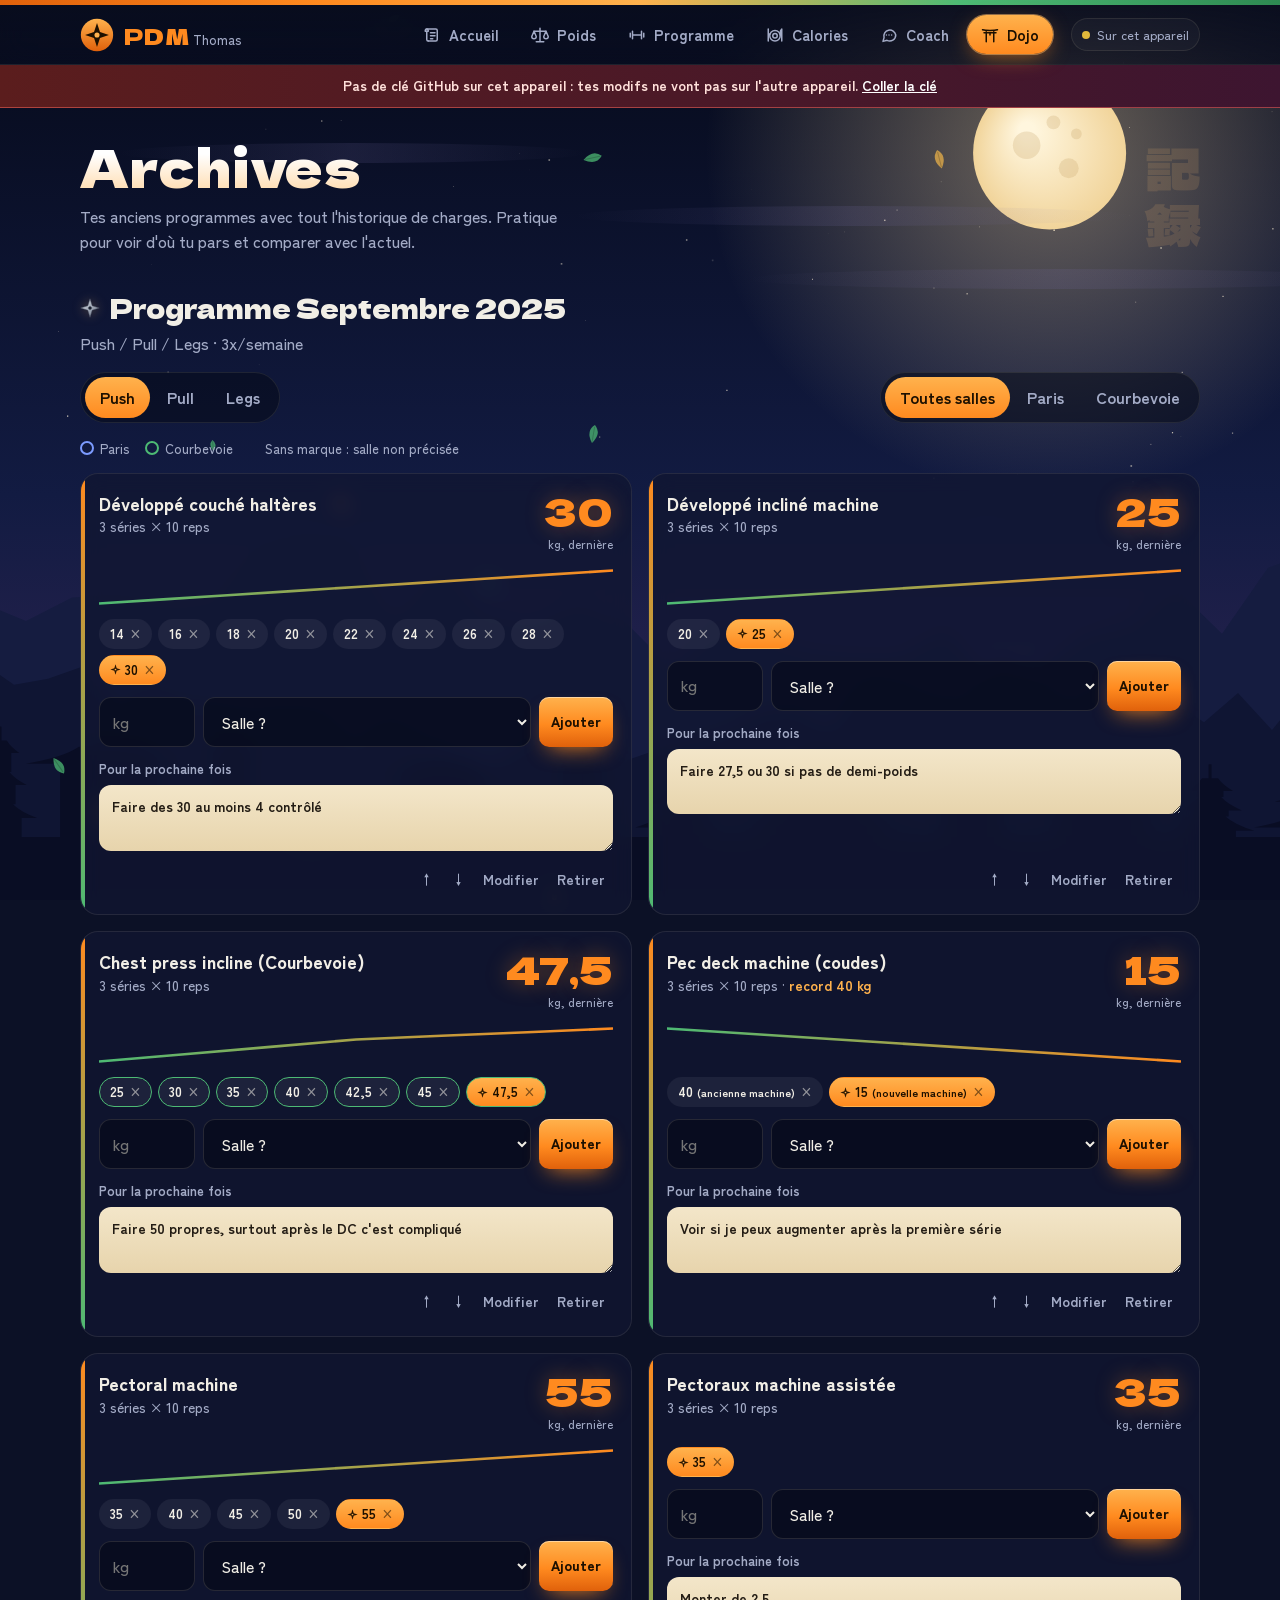
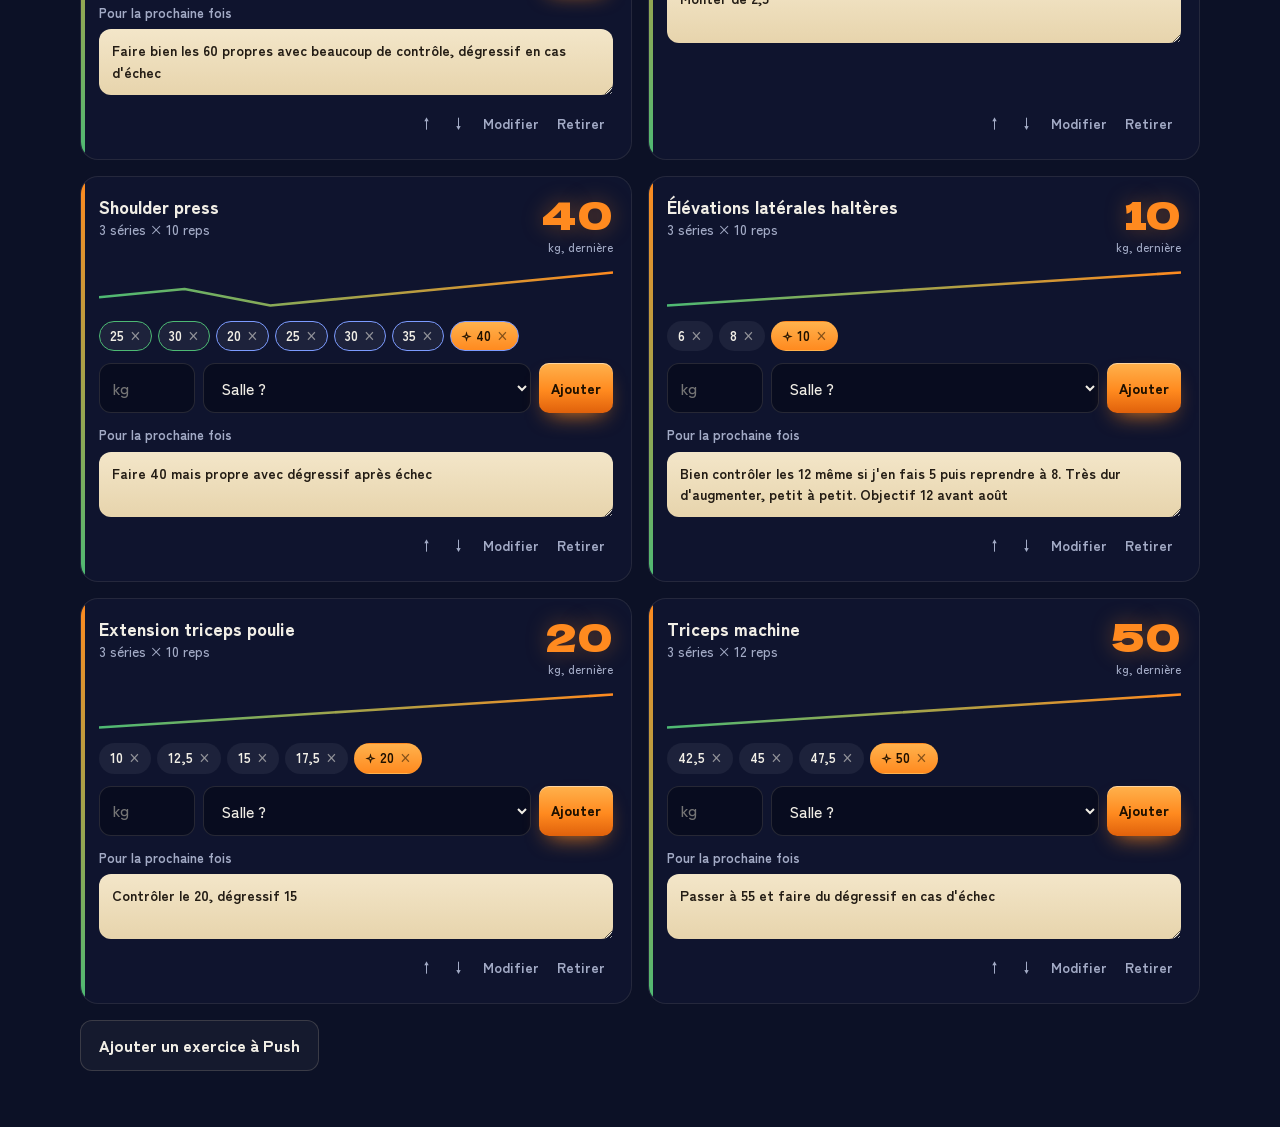
==== commit 6ee19f30: "Recherche : aliments déjà mangés en premier avec ajout en un tap et portions ; Gemini : modèles Flas" ====
--- a/archives.html
+++ b/archives.html
@@ -13,7 +13,7 @@
 <link rel="manifest" href="manifest.json">
 <link rel="preload" href="assets/fonts/dela-gothic-one-latin-400-normal.woff2" as="font" type="font/woff2" crossorigin>
 <link rel="preload" href="assets/fonts/zen-kaku-gothic-new-latin-700-normal.woff2" as="font" type="font/woff2" crossorigin>
-<link rel="stylesheet" href="assets/style.css?v=23">
+<link rel="stylesheet" href="assets/style.css?v=24">
 </head>
 <body>
 <main>
@@ -21,8 +21,8 @@
   <p class="lede">Tes anciens programmes avec tout l'historique de charges. Pratique pour voir d'où tu pars et comparer avec l'actuel.</p></div><span class="kanji-tag" aria-hidden="true">記録</span></div>
   <div id="list"></div>
 </main>
-<script src="assets/app.js?v=23"></script>
-<script src="assets/fx.js?v=23"></script>
+<script src="assets/app.js?v=24"></script>
+<script src="assets/fx.js?v=24"></script>
 <script>
 (async function(){
   const P = window.PDM, { $, esc } = P;
--- a/assets/style.css
+++ b/assets/style.css
@@ -491,6 +491,18 @@
 .cal-opt:hover{border-color:var(--flame)}
 .cal-opt small{color:var(--muted);font-weight:500}
 .cal-opt.ai{border-style:dashed;border-color:rgba(255,138,31,.5)}
+.cal-sub{margin:8px 0 0;font-size:13px;letter-spacing:.06em;text-transform:uppercase;color:var(--muted)}
+.cal-sub::before{content:none}
+.cal-hist{display:grid;grid-template-columns:minmax(0,1fr) 112px;gap:6px;align-items:stretch}
+.cal-hist .cal-opt{min-width:0}
+.cal-hist .cal-opt span{overflow-wrap:anywhere}
+.cal-plus{display:flex;flex-direction:column;align-items:center;justify-content:center;gap:1px;min-width:0;text-align:center;padding:6px 10px;border-radius:12px;cursor:pointer;
+  border:1px solid rgba(76,195,120,.55);background:rgba(76,195,120,.14);color:var(--text);font:inherit;font-weight:700}
+.cal-plus b{font-size:14px;white-space:nowrap}
+.cal-plus small{color:var(--muted);font-weight:500;font-size:12px}
+.cal-plus:active{transform:scale(.97)}
+.cal-por{margin-top:8px}
+.cal-gem{font-size:12.5px;margin:8px 0 0}
 .cal-meal + .cal-meal{margin-top:18px}
 .cal-meal-h{display:flex;justify-content:space-between;align-items:baseline;gap:10px;margin:14px 0 4px}
 .cal-meal-h h3{font-family:var(--display);font-size:17px}
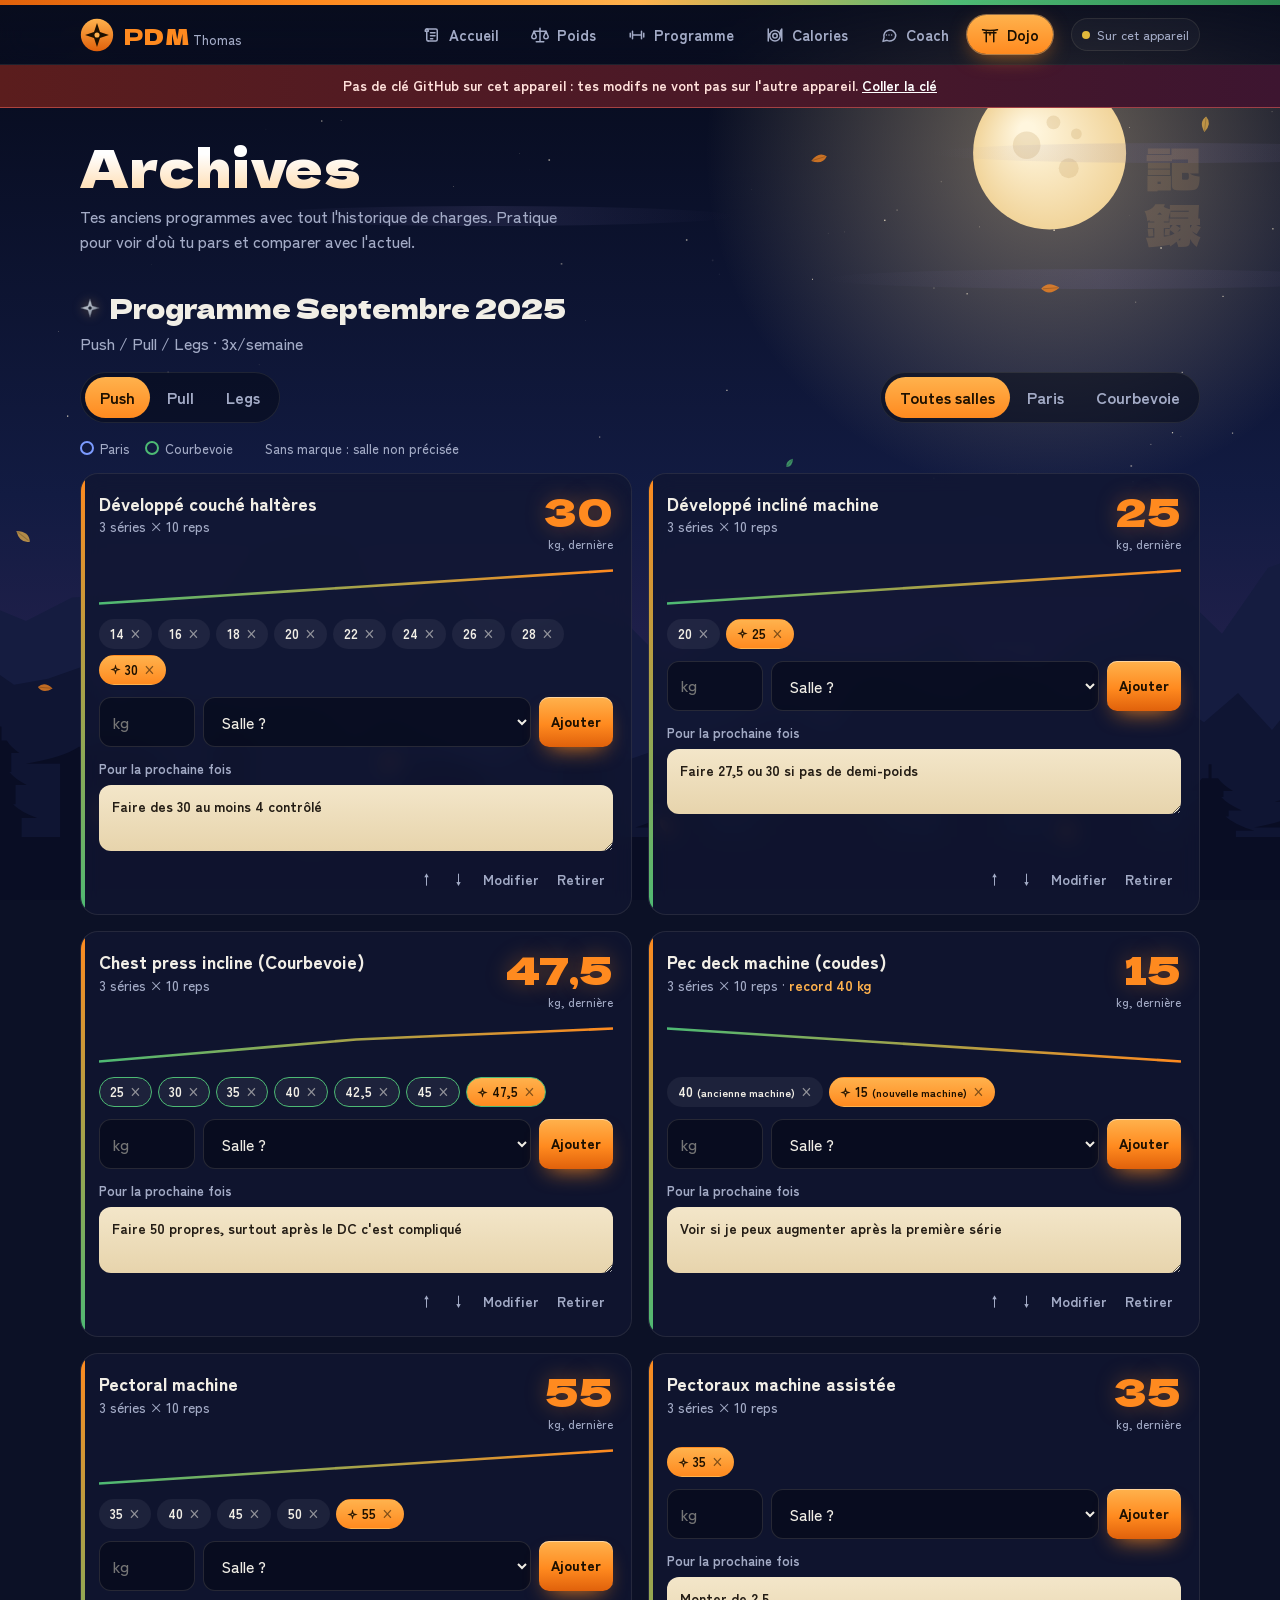
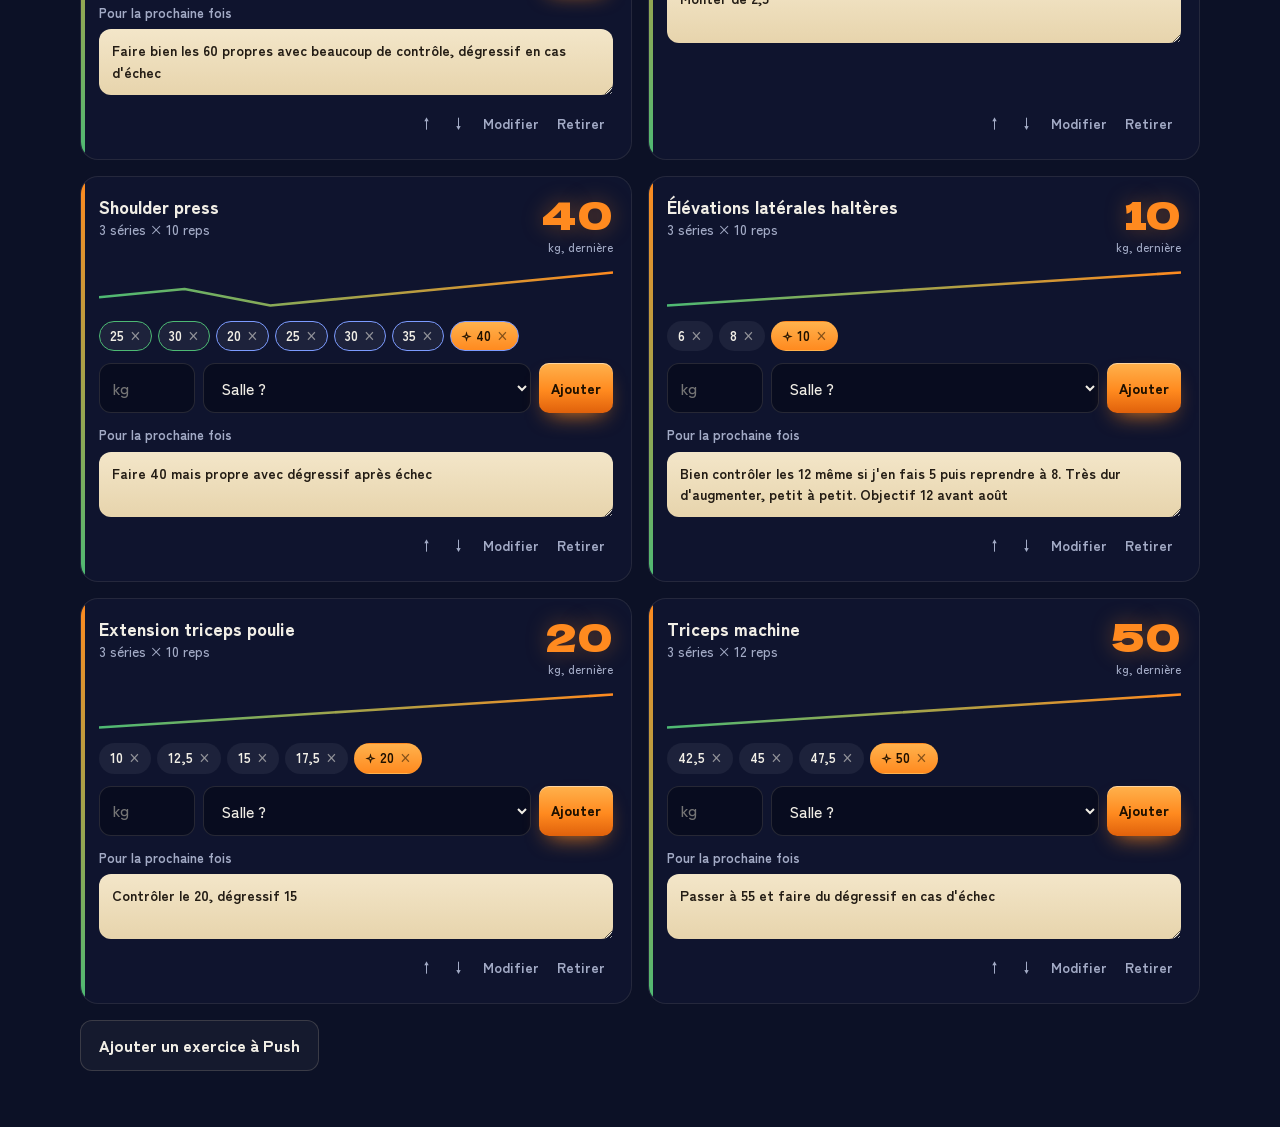
==== commit 55d884f2: "Calories refait : journée par repas, feuille d'ajout unique, chat « j'ai mangé » ; Gemini : réflexio" ====
--- a/archives.html
+++ b/archives.html
@@ -13,7 +13,7 @@
 <link rel="manifest" href="manifest.json">
 <link rel="preload" href="assets/fonts/dela-gothic-one-latin-400-normal.woff2" as="font" type="font/woff2" crossorigin>
 <link rel="preload" href="assets/fonts/zen-kaku-gothic-new-latin-700-normal.woff2" as="font" type="font/woff2" crossorigin>
-<link rel="stylesheet" href="assets/style.css?v=24">
+<link rel="stylesheet" href="assets/style.css?v=25">
 </head>
 <body>
 <main>
@@ -21,8 +21,8 @@
   <p class="lede">Tes anciens programmes avec tout l'historique de charges. Pratique pour voir d'où tu pars et comparer avec l'actuel.</p></div><span class="kanji-tag" aria-hidden="true">記録</span></div>
   <div id="list"></div>
 </main>
-<script src="assets/app.js?v=24"></script>
-<script src="assets/fx.js?v=24"></script>
+<script src="assets/app.js?v=25"></script>
+<script src="assets/fx.js?v=25"></script>
 <script>
 (async function(){
   const P = window.PDM, { $, esc } = P;
--- a/assets/style.css
+++ b/assets/style.css
@@ -740,3 +740,164 @@
 .diag li[data-ok="0"]{color:#ffb1a8}
 /* iPhone écran d'accueil : la barre du haut passe sous l'heure/batterie sinon */
 .topbar{padding-top:env(safe-area-inset-top)}
+
+/* =========================================================
+   Calories v25 : journée par repas + feuille d'ajout + chat
+   ========================================================= */
+.cd-day{display:grid;grid-template-columns:44px 1fr 44px;align-items:center;gap:8px;margin:0 0 12px}
+.cd-arrow{width:44px;height:44px;border-radius:50%;border:1px solid var(--glass-line);background:var(--glass);color:var(--text);font-size:24px;line-height:1;cursor:pointer;padding:0 0 3px}
+.cd-date{position:relative;display:flex;flex-direction:column;align-items:center;text-align:center;cursor:pointer;min-width:0}
+.cd-date b{font-family:var(--display);font-weight:400;font-size:22px;line-height:1.15}
+.cd-date b::first-letter{text-transform:uppercase}
+.cd-date small{color:var(--muted);font-size:13px;font-weight:700}
+.cd-date input{position:absolute;inset:0;width:100%;height:100%;opacity:0;cursor:pointer;min-height:0;padding:0;border:0}
+
+.cd-sum{display:grid;grid-template-columns:124px minmax(0,1fr);gap:18px;align-items:center;padding:18px}
+.cd-ring{position:relative;width:124px;height:124px}
+.cd-ring svg{width:100%;height:100%;transform:rotate(-90deg)}
+.cd-ring circle{fill:none;stroke-width:11}
+.cd-ring .tr{stroke:rgba(255,255,255,.08)}
+.cd-ring .pg{stroke:var(--flame);stroke-linecap:round;transition:stroke-dashoffset .6s cubic-bezier(.2,.8,.2,1)}
+.cd-ring.ok .pg{stroke:var(--leaf)}
+.cd-ring > div{position:absolute;inset:0;display:flex;flex-direction:column;align-items:center;justify-content:center;text-align:center}
+.cd-ring b{font-family:var(--display);font-weight:400;font-size:27px;line-height:1;color:var(--flame-hi)}
+.cd-ring.ok b{color:#8fe0ad}
+.cd-ring small{font-size:12px;color:var(--muted);margin-top:5px;font-weight:700}
+.cd-left{margin:0 0 12px;font-size:15px;line-height:1.35}
+.cd-mac{display:grid;grid-template-columns:1fr auto;gap:5px 8px;align-items:baseline;font-size:14px}
+.cd-mac > span{color:var(--muted);font-weight:700}
+.cd-mac > b{font-variant-numeric:tabular-nums}
+.cd-mac > b small{color:var(--muted);font-weight:500}
+.cd-mac > b.ok{color:#8fe0ad}
+.cd-mac i{grid-column:1/-1;height:8px;border-radius:99px;background:rgba(255,255,255,.08);overflow:hidden}
+.cd-mac em{display:block;height:100%;border-radius:inherit;background:linear-gradient(90deg,#4b86ff,#86b8ff);transition:width .5s}
+.cd-mac em.ok{background:var(--leaf)}
+.cd-mac2{display:flex;gap:6px 14px;flex-wrap:wrap;margin-top:10px;font-size:13.5px;color:var(--muted);font-weight:700}
+.cd-mac2 b{color:var(--text)}
+@media (max-width:380px){.cd-sum{grid-template-columns:104px minmax(0,1fr);gap:14px;padding:16px}.cd-ring{width:104px;height:104px}.cd-ring b{font-size:23px}}
+
+.cd-quick{display:grid;grid-template-columns:repeat(4,1fr);gap:8px;margin:12px 0}
+.cd-quick > *{display:flex;flex-direction:column;align-items:center;justify-content:center;gap:6px;min-height:76px;padding:10px 4px;border-radius:16px;
+  border:1px solid var(--glass-line);background:var(--glass);color:var(--text);font-weight:700;font-size:13px;line-height:1.2;cursor:pointer;text-align:center;transition:transform .1s}
+.cd-quick > :first-child{background:linear-gradient(180deg,var(--flame-hi),var(--flame));color:#1d1000;border-color:transparent;box-shadow:0 8px 22px rgba(255,138,31,.25)}
+.cd-quick > :active{transform:scale(.97)}
+
+.cd-meals{display:grid;gap:10px}
+.cd-meal{padding:14px 16px}
+.cd-meal header{display:flex;align-items:center;justify-content:space-between;gap:10px}
+.cd-meal header > div{display:flex;align-items:baseline;gap:4px 10px;flex-wrap:wrap;min-width:0}
+.cd-meal h3{margin:0;font-family:var(--display);font-weight:400;font-size:18px}
+.cd-meal header span{font-size:13px;color:var(--muted);font-weight:700}
+.cd-plus{flex:none;width:40px;height:40px;border-radius:50%;border:1px solid rgba(255,138,31,.45);background:rgba(255,138,31,.12);color:var(--flame-hi);
+  font-size:26px;line-height:1;cursor:pointer;display:grid;place-items:center;padding:0 0 3px}
+.cd-plus:active{transform:scale(.94)}
+.cd-items{list-style:none;margin:6px 0 0;padding:0}
+.cd-items li + li{border-top:1px solid var(--glass-line)}
+.cd-row{display:grid;grid-template-columns:minmax(0,1fr) auto;gap:10px;align-items:center;width:100%;padding:10px 0;background:none;border:0;color:var(--text);text-align:left;cursor:pointer;font-weight:700}
+.cd-row span{min-width:0;overflow-wrap:anywhere}
+.cd-row small{display:block;font-size:12.5px;color:var(--muted);font-weight:500;margin-top:1px}
+.cd-row b{font-variant-numeric:tabular-nums}
+.cd-copy{margin-top:10px;width:100%;text-align:left;display:flex;flex-direction:column;gap:2px;padding:10px 12px;border-radius:12px;
+  border:1px dashed rgba(255,236,200,.22);background:rgba(255,255,255,.03);color:var(--text);font-weight:700;cursor:pointer}
+.cd-copy span::before{content:"↻ ";color:var(--flame-hi)}
+.cd-copy small{color:var(--muted);font-weight:500}
+#week{margin-top:-4px}
+
+/* feuille d'ajout / de modification */
+html.ad-lock,html.ad-lock body{overflow:hidden}
+.ad-ov{position:fixed;left:0;right:0;top:0;height:100%;z-index:68}
+.ad-back{position:absolute;inset:0;background:rgba(3,5,14,.62);opacity:0;transition:opacity .25s}
+.ad-ov.on .ad-back{opacity:1}
+.ad-sheet{position:absolute;left:0;right:0;bottom:0;top:calc(env(safe-area-inset-top) + 10px);max-width:640px;margin:0 auto;display:flex;flex-direction:column;
+  background:linear-gradient(180deg,#161d40,#0e1430 40%);border:1px solid var(--glass-line);border-bottom:0;border-radius:22px 22px 0 0;
+  box-shadow:0 -20px 60px rgba(0,0,0,.5);transform:translateY(100%);transition:transform .3s cubic-bezier(.2,.8,.2,1)}
+.ad-ov.on .ad-sheet{transform:none}
+.ad-ov.ed .ad-sheet{top:auto;max-height:calc(100% - env(safe-area-inset-top) - 10px)}
+.ad-head{flex:none;padding:0 16px 10px;border-bottom:1px solid var(--glass-line)}
+.ad-grab{display:flex;justify-content:center;padding:8px 0 2px}
+.ad-grab i{width:40px;height:5px;border-radius:9px;background:rgba(255,255,255,.22)}
+.ad-top{display:flex;align-items:center;gap:10px;min-height:40px}
+.ad-top h2{margin:0;font-size:22px}
+.ad-top h2::before{content:none;display:none}
+.ad-count{flex:1;font-size:13px;font-weight:700;color:#8fe0ad;text-align:right}
+.ad-count.flash{animation:adflash .7s}
+@keyframes adflash{0%{transform:scale(1.18);color:#b9f5cf}100%{transform:none}}
+.ad-x{flex:none;margin-left:auto;width:36px;height:36px;border-radius:50%;border:0;background:rgba(255,255,255,.08);color:var(--text);font-size:24px;line-height:1;cursor:pointer;padding:0 0 2px}
+.ad-meals{display:flex;gap:6px;overflow-x:auto;scrollbar-width:none;margin:8px -16px 0;padding:0 16px}
+.ad-meals::-webkit-scrollbar{display:none}
+.ad-meals button{flex:none;padding:7px 13px;border-radius:999px;border:1px solid var(--glass-line);background:rgba(255,255,255,.04);color:var(--muted);font-weight:700;font-size:14px;cursor:pointer}
+.ad-meals button[aria-pressed="true"]{background:linear-gradient(180deg,var(--flame-hi),var(--flame));color:#1d1000;border-color:transparent}
+.ad-tabs{display:grid;grid-template-columns:repeat(4,1fr);gap:4px;margin-top:10px;background:rgba(5,8,20,.55);border-radius:14px;padding:4px}
+.ad-tabs button{display:flex;flex-direction:column;align-items:center;gap:2px;padding:7px 2px;border:0;border-radius:10px;background:none;color:var(--muted);font-weight:700;font-size:12px;cursor:pointer}
+.ad-tabs button[aria-selected="true"]{background:rgba(255,255,255,.11);color:var(--text)}
+.ad-body{flex:1;min-height:0;overflow-y:auto;-webkit-overflow-scrolling:touch;overscroll-behavior:contain;padding:14px 16px calc(env(safe-area-inset-bottom) + 18px)}
+.ad-body.is-chat{display:flex;flex-direction:column;padding-bottom:0}
+html.ad-lock .toast{bottom:auto;top:calc(env(safe-area-inset-top) + 14px)}
+
+/* chat */
+.ch-log{flex:1;display:flex;flex-direction:column;gap:10px;padding-bottom:14px}
+.ch-msg{max-width:88%;padding:10px 13px;border-radius:16px;line-height:1.45;font-size:15px}
+.ch-msg p{margin:0}
+.ch-msg p + p{margin-top:6px}
+.ch-msg.me{align-self:flex-end;background:linear-gradient(180deg,var(--flame-hi),var(--flame));color:#1d1000;font-weight:700;border-bottom-right-radius:5px;white-space:pre-wrap;overflow-wrap:anywhere}
+.ch-msg.bot{align-self:flex-start;width:94%;max-width:94%;background:rgba(255,255,255,.06);border:1px solid var(--glass-line);border-bottom-left-radius:5px}
+.ch-msg.bot.stale{opacity:.5}
+.ch-note{font-size:13px}
+.ch-items{list-style:none;margin:8px 0 0;padding:0}
+.ch-items li{display:grid;grid-template-columns:minmax(0,1fr) auto 42px;gap:8px;align-items:center;padding:8px 0;border-top:1px solid var(--glass-line)}
+.ch-items li.off{opacity:.45}
+.ch-items .cal-chk{align-items:flex-start}
+.ch-items .cal-chk input{margin-top:2px}
+.ch-items .cal-chk span{font-weight:700}
+.ch-items small{display:block;font-size:12px;color:var(--muted);font-weight:500}
+.ch-g{display:flex;align-items:center;gap:3px}
+.ch-g input{width:60px;padding:6px 7px;text-align:right;border-radius:10px}
+.ch-g small{color:var(--muted);font-size:12px}
+.ch-items b{text-align:right;font-variant-numeric:tabular-nums}
+.ch-tot{margin:6px 0 0 !important;font-size:13px;color:var(--muted);font-weight:700}
+.ch-qs{margin:8px 0 0;padding-left:18px;color:var(--flame-hi);font-weight:700;font-size:14px}
+.ch-add{width:100%;margin-top:10px}
+.ch-ok{margin-top:8px !important;color:#8fe0ad;font-weight:700;font-size:14px}
+.ch-err{color:#ffb1a8;font-size:14px}
+.ch-typing{display:flex;gap:5px;width:auto !important;padding:14px 16px}
+.ch-typing i{width:7px;height:7px;border-radius:50%;background:var(--muted);animation:chdot 1s infinite}
+.ch-typing i:nth-child(2){animation-delay:.15s}
+.ch-typing i:nth-child(3){animation-delay:.3s}
+@keyframes chdot{0%,60%,100%{opacity:.3;transform:none}30%{opacity:1;transform:translateY(-3px)}}
+.ch-bar{position:sticky;bottom:0;display:flex;align-items:flex-end;gap:8px;margin:0 -16px;padding:10px 16px calc(env(safe-area-inset-bottom) + 10px);background:#0e1430;border-top:1px solid var(--glass-line)}
+.ch-bar textarea{flex:1;min-height:44px;max-height:140px;resize:none;border-radius:22px;padding:10px 16px;line-height:1.4}
+.ch-ico{flex:none;width:44px;height:44px;border-radius:50%;border:1px solid var(--glass-line);background:rgba(255,255,255,.06);color:var(--text);display:grid;place-items:center;cursor:pointer;padding:0}
+.ch-ico.on{background:var(--seal);border-color:transparent;animation:chmic 1.2s infinite}
+@keyframes chmic{50%{box-shadow:0 0 0 6px rgba(201,48,42,.25)}}
+.ch-send{background:linear-gradient(180deg,var(--flame-hi),var(--flame));color:#1d1000;border-color:transparent}
+.ch-send:disabled{opacity:.5}
+
+/* recherche */
+.sr-bar{position:relative;display:flex;align-items:center;margin-bottom:4px}
+.sr-bar svg{position:absolute;left:13px;color:var(--muted);pointer-events:none}
+.sr-bar input{padding-left:42px;border-radius:14px;min-height:48px}
+.sr-row{display:grid;grid-template-columns:minmax(0,1fr) auto;gap:6px}
+.sr-main{display:flex;flex-direction:column;align-items:flex-start;gap:1px;text-align:left;padding:10px 12px;border-radius:12px;border:1px solid var(--glass-line);
+  background:rgba(255,255,255,.04);color:var(--text);font-weight:700;cursor:pointer;min-width:0}
+.sr-main span{overflow-wrap:anywhere;max-width:100%}
+.sr-main small{color:var(--muted);font-weight:500;font-size:12.5px}
+.sr-row.open .sr-main{border-color:var(--flame)}
+.sr-row .cal-plus{min-width:96px}
+.sr-row .cal-plus.add{min-width:52px;border-color:rgba(255,236,200,.16);background:rgba(255,255,255,.05)}
+.sr-row .cal-plus.add b{font-size:22px;font-weight:500}
+.sr-qty{grid-column:1/-1;padding:10px 12px 12px;border-radius:12px;background:rgba(255,138,31,.06);border:1px solid rgba(255,138,31,.3);display:grid;gap:10px}
+.sr-qrow{display:grid;grid-template-columns:minmax(0,1fr) auto;gap:10px;align-items:end}
+.sr-qty .chip{cursor:pointer;padding:6px 11px;font-size:13px;border:1px solid var(--glass-line)}
+.sr-qty .chip[aria-pressed="true"],.ed-form .chip:active{background:linear-gradient(180deg,var(--flame-hi),var(--flame));color:#1d1000;border-color:transparent}
+.sr-more{margin-top:16px;text-align:center}
+
+/* modification */
+.ed-form{display:grid;gap:12px;align-content:start}
+.ed-form .ad-meals{margin:0;padding:0}
+.ed-form .chip{cursor:pointer;padding:6px 11px;font-size:13px;border:1px solid var(--glass-line)}
+.ed-grid{display:grid;grid-template-columns:repeat(4,minmax(0,1fr));gap:8px}
+.ed-grid input{padding:10px 8px}
+.ed-btns{display:grid;grid-template-columns:1fr auto;gap:10px}
+.btn.ghost.danger{color:#ffb1a8;border-color:rgba(255,107,94,.35)}
+.ad-body .cal-2btn .btn svg{flex:none}
+.ad-body .cal-favs{margin-top:16px}
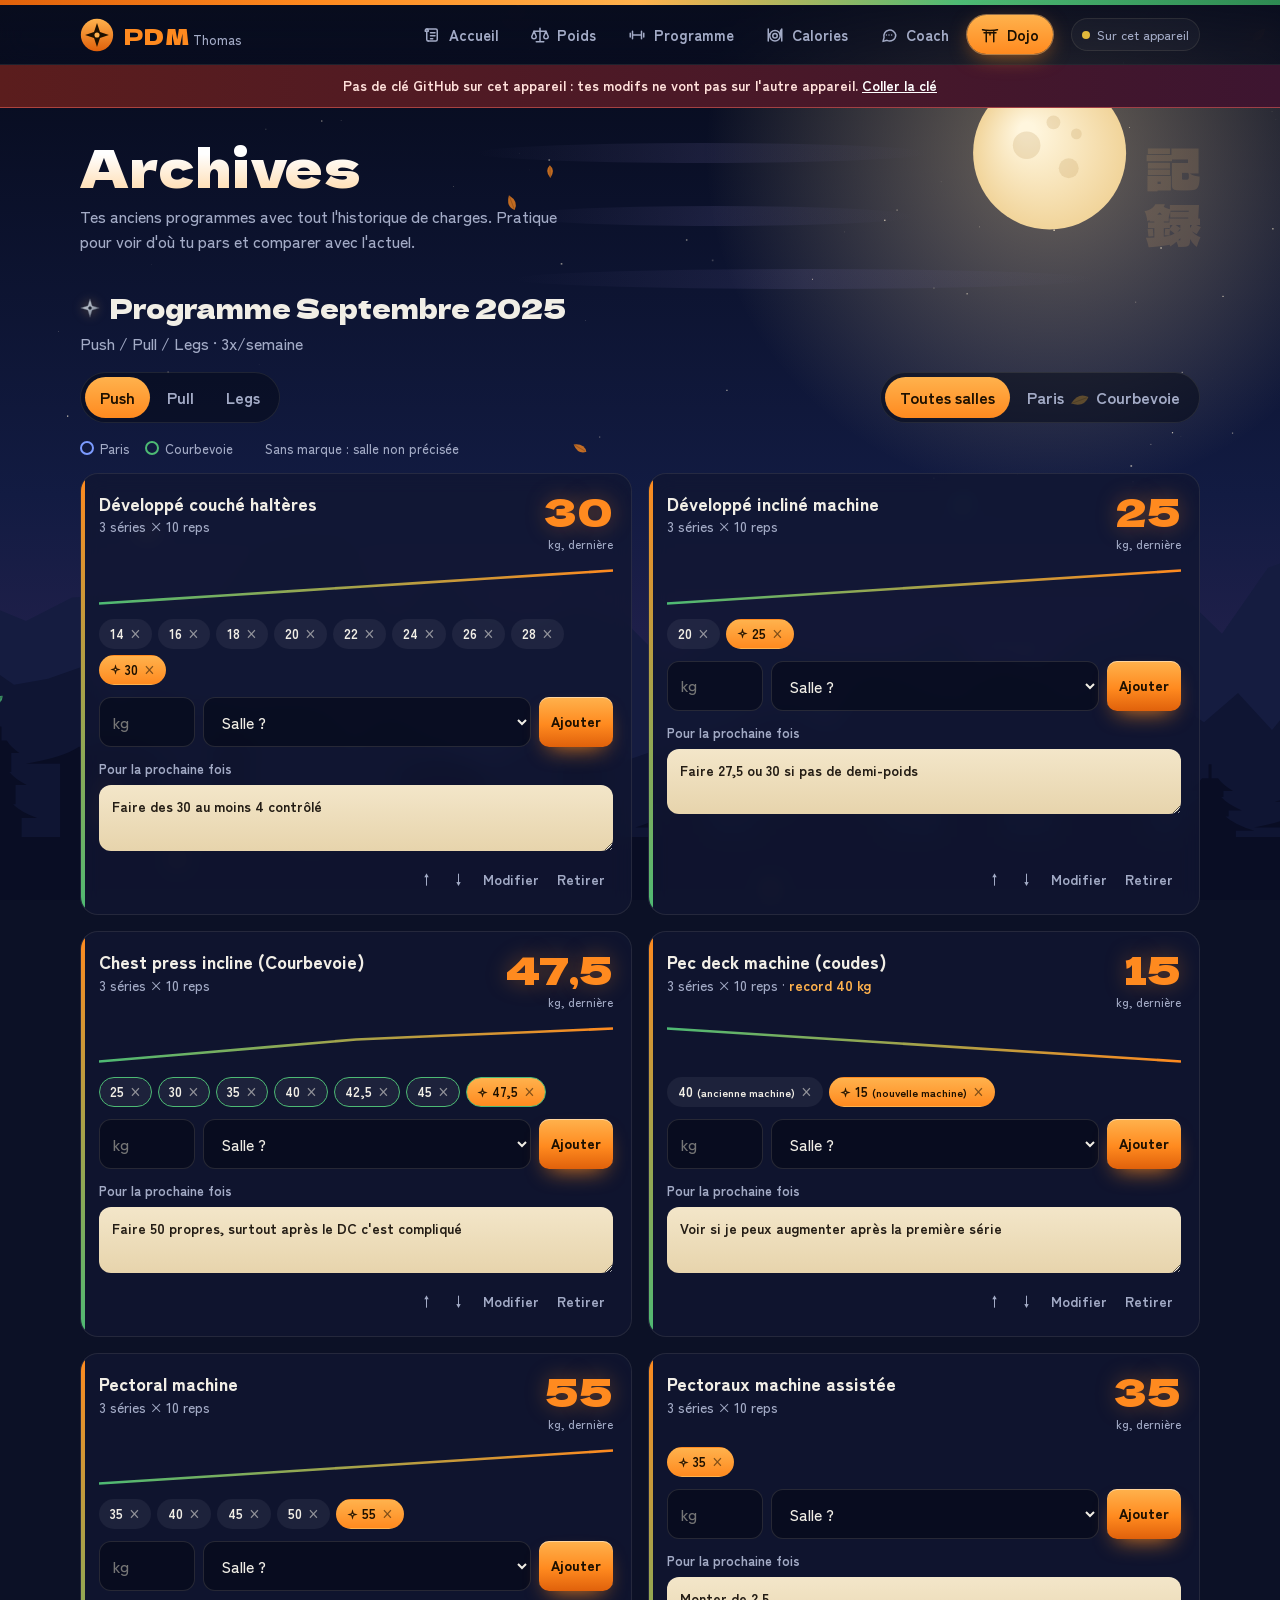
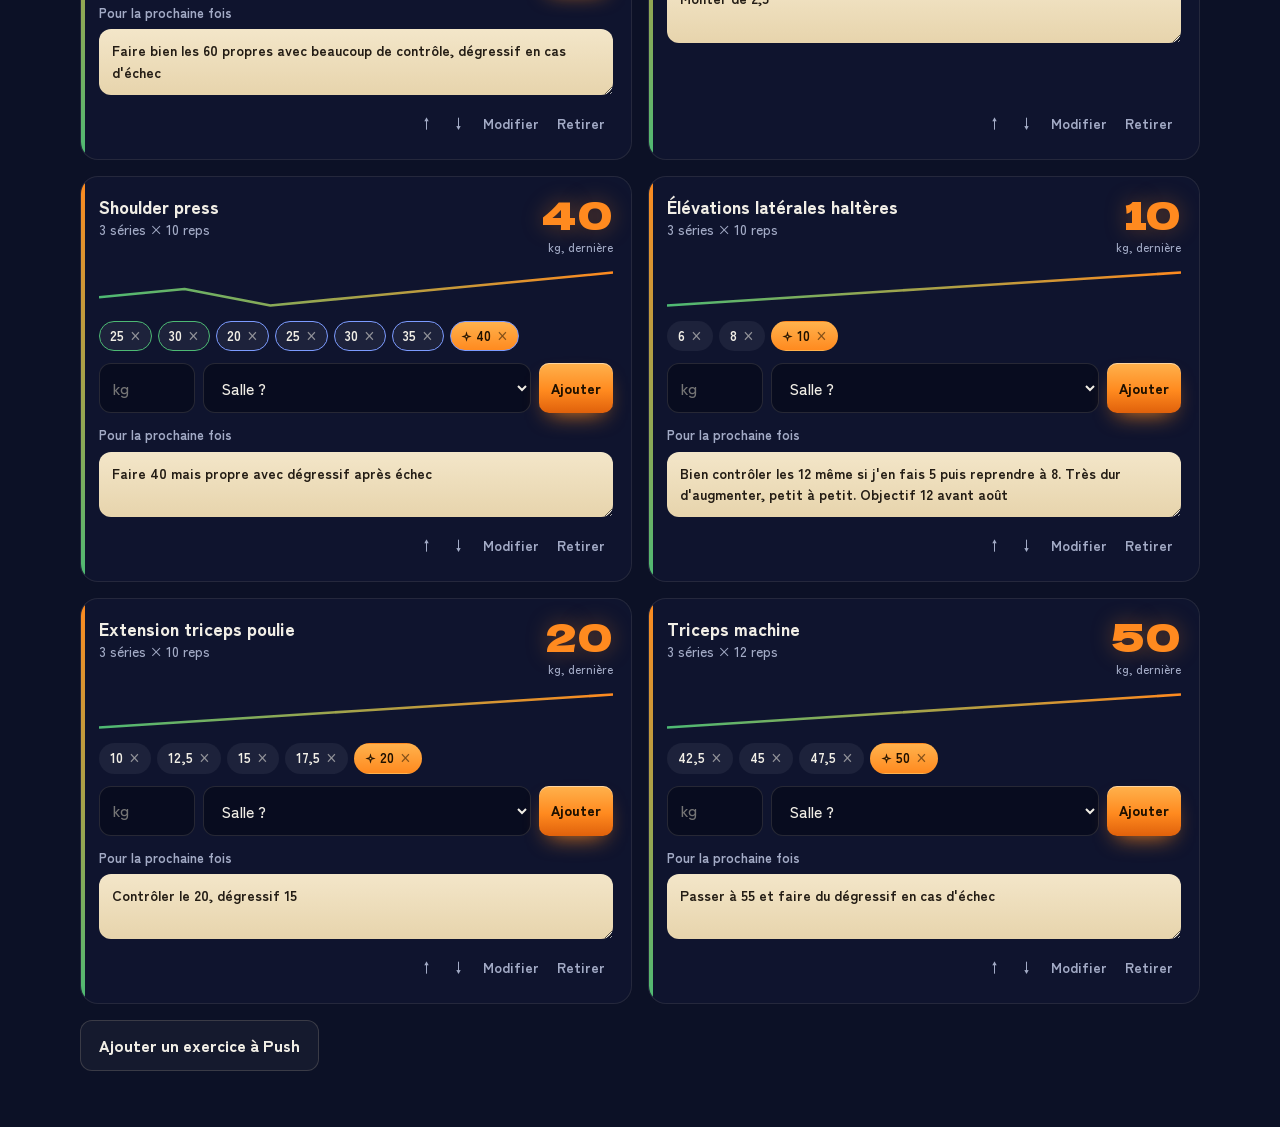
==== commit cb989897: "Objectifs macros sur 73 kg : protéines 145 g, glucides 425 g, lipides 80 g, barres et recalcul depui" ====
--- a/archives.html
+++ b/archives.html
@@ -13,7 +13,7 @@
 <link rel="manifest" href="manifest.json">
 <link rel="preload" href="assets/fonts/dela-gothic-one-latin-400-normal.woff2" as="font" type="font/woff2" crossorigin>
 <link rel="preload" href="assets/fonts/zen-kaku-gothic-new-latin-700-normal.woff2" as="font" type="font/woff2" crossorigin>
-<link rel="stylesheet" href="assets/style.css?v=25">
+<link rel="stylesheet" href="assets/style.css?v=26">
 </head>
 <body>
 <main>
@@ -21,8 +21,8 @@
   <p class="lede">Tes anciens programmes avec tout l'historique de charges. Pratique pour voir d'où tu pars et comparer avec l'actuel.</p></div><span class="kanji-tag" aria-hidden="true">記録</span></div>
   <div id="list"></div>
 </main>
-<script src="assets/app.js?v=25"></script>
-<script src="assets/fx.js?v=25"></script>
+<script src="assets/app.js?v=26"></script>
+<script src="assets/fx.js?v=26"></script>
 <script>
 (async function(){
   const P = window.PDM, { $, esc } = P;
--- a/assets/style.css
+++ b/assets/style.css
@@ -772,6 +772,10 @@
 .cd-mac i{grid-column:1/-1;height:8px;border-radius:99px;background:rgba(255,255,255,.08);overflow:hidden}
 .cd-mac em{display:block;height:100%;border-radius:inherit;background:linear-gradient(90deg,#4b86ff,#86b8ff);transition:width .5s}
 .cd-mac em.ok{background:var(--leaf)}
+.cd-mac + .cd-mac{margin-top:8px}
+.cd-mac.c em{background:linear-gradient(90deg,var(--flame-lo),var(--flame-hi))}
+.cd-mac.l em{background:linear-gradient(90deg,#c99a1d,#f2c94c)}
+.cd-mac.c em.ok,.cd-mac.l em.ok{background:var(--leaf)}
 .cd-mac2{display:flex;gap:6px 14px;flex-wrap:wrap;margin-top:10px;font-size:13.5px;color:var(--muted);font-weight:700}
 .cd-mac2 b{color:var(--text)}
 @media (max-width:380px){.cd-sum{grid-template-columns:104px minmax(0,1fr);gap:14px;padding:16px}.cd-ring{width:104px;height:104px}.cd-ring b{font-size:23px}}
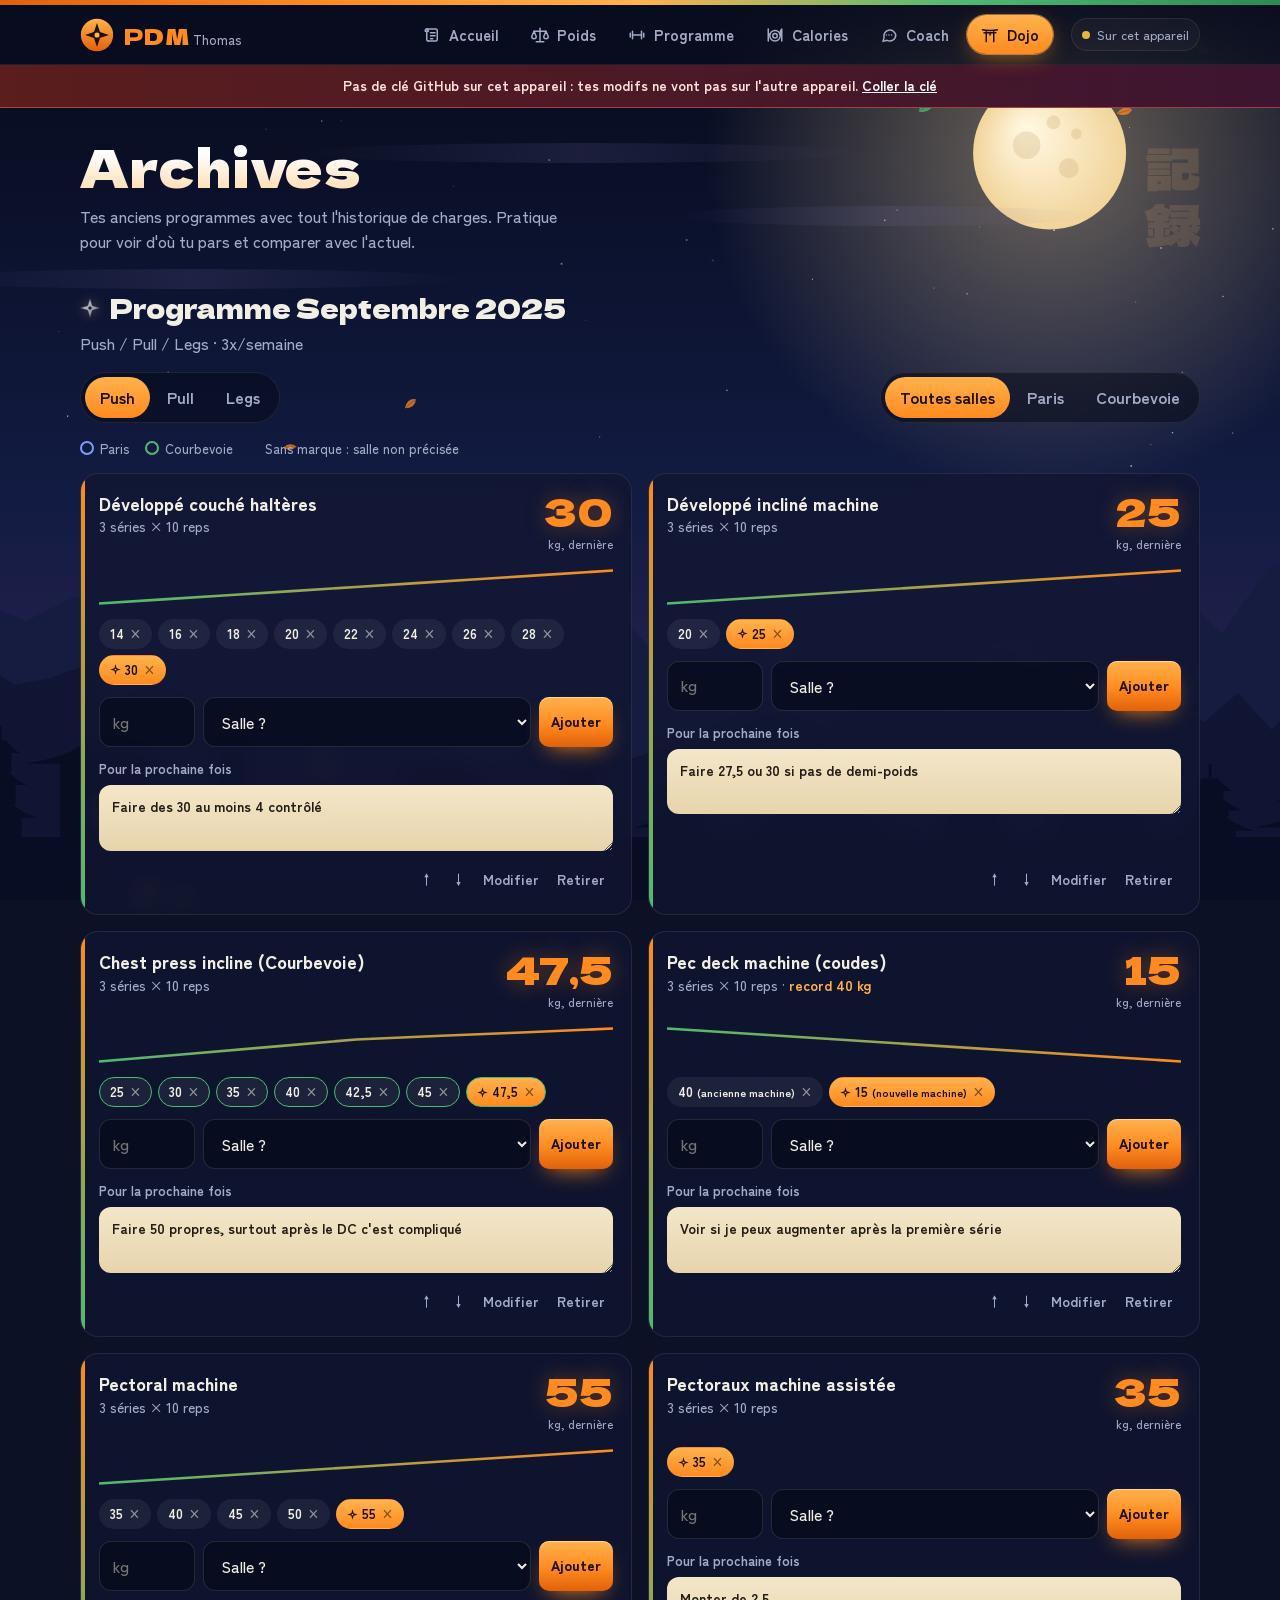
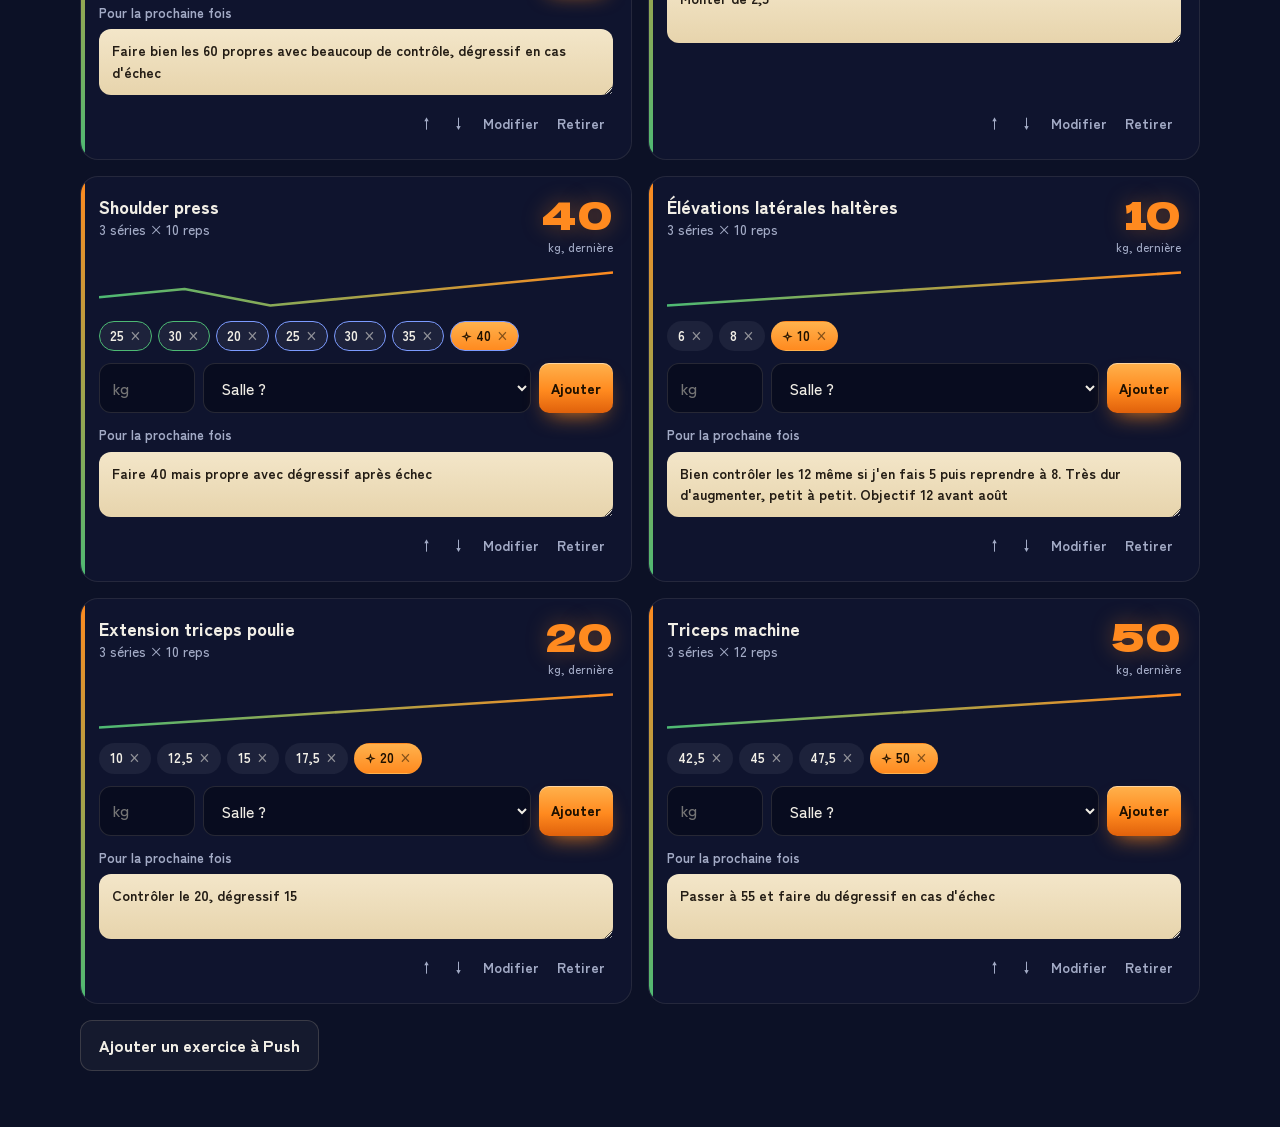
==== commit 0ccff31a: "Protéines en fourchette 117–146 g (réussi dès 1,6 g/kg), maintien calculé sur pesées et journées not" ====
--- a/archives.html
+++ b/archives.html
@@ -13,7 +13,7 @@
 <link rel="manifest" href="manifest.json">
 <link rel="preload" href="assets/fonts/dela-gothic-one-latin-400-normal.woff2" as="font" type="font/woff2" crossorigin>
 <link rel="preload" href="assets/fonts/zen-kaku-gothic-new-latin-700-normal.woff2" as="font" type="font/woff2" crossorigin>
-<link rel="stylesheet" href="assets/style.css?v=26">
+<link rel="stylesheet" href="assets/style.css?v=27">
 </head>
 <body>
 <main>
@@ -21,8 +21,8 @@
   <p class="lede">Tes anciens programmes avec tout l'historique de charges. Pratique pour voir d'où tu pars et comparer avec l'actuel.</p></div><span class="kanji-tag" aria-hidden="true">記録</span></div>
   <div id="list"></div>
 </main>
-<script src="assets/app.js?v=26"></script>
-<script src="assets/fx.js?v=26"></script>
+<script src="assets/app.js?v=27"></script>
+<script src="assets/fx.js?v=27"></script>
 <script>
 (async function(){
   const P = window.PDM, { $, esc } = P;
--- a/assets/style.css
+++ b/assets/style.css
@@ -773,6 +773,9 @@
 .cd-mac em{display:block;height:100%;border-radius:inherit;background:linear-gradient(90deg,#4b86ff,#86b8ff);transition:width .5s}
 .cd-mac em.ok{background:var(--leaf)}
 .cd-mac + .cd-mac{margin-top:8px}
+.cd-mac i{position:relative}
+.cd-mac i u{position:absolute;top:0;bottom:0;width:2px;margin-left:-1px;background:rgba(255,255,255,.55);border-radius:2px}
+.cd-tdee{margin-top:18px;padding-top:14px;border-top:1px solid var(--glass-line)}
 .cd-mac.c em{background:linear-gradient(90deg,var(--flame-lo),var(--flame-hi))}
 .cd-mac.l em{background:linear-gradient(90deg,#c99a1d,#f2c94c)}
 .cd-mac.c em.ok,.cd-mac.l em.ok{background:var(--leaf)}
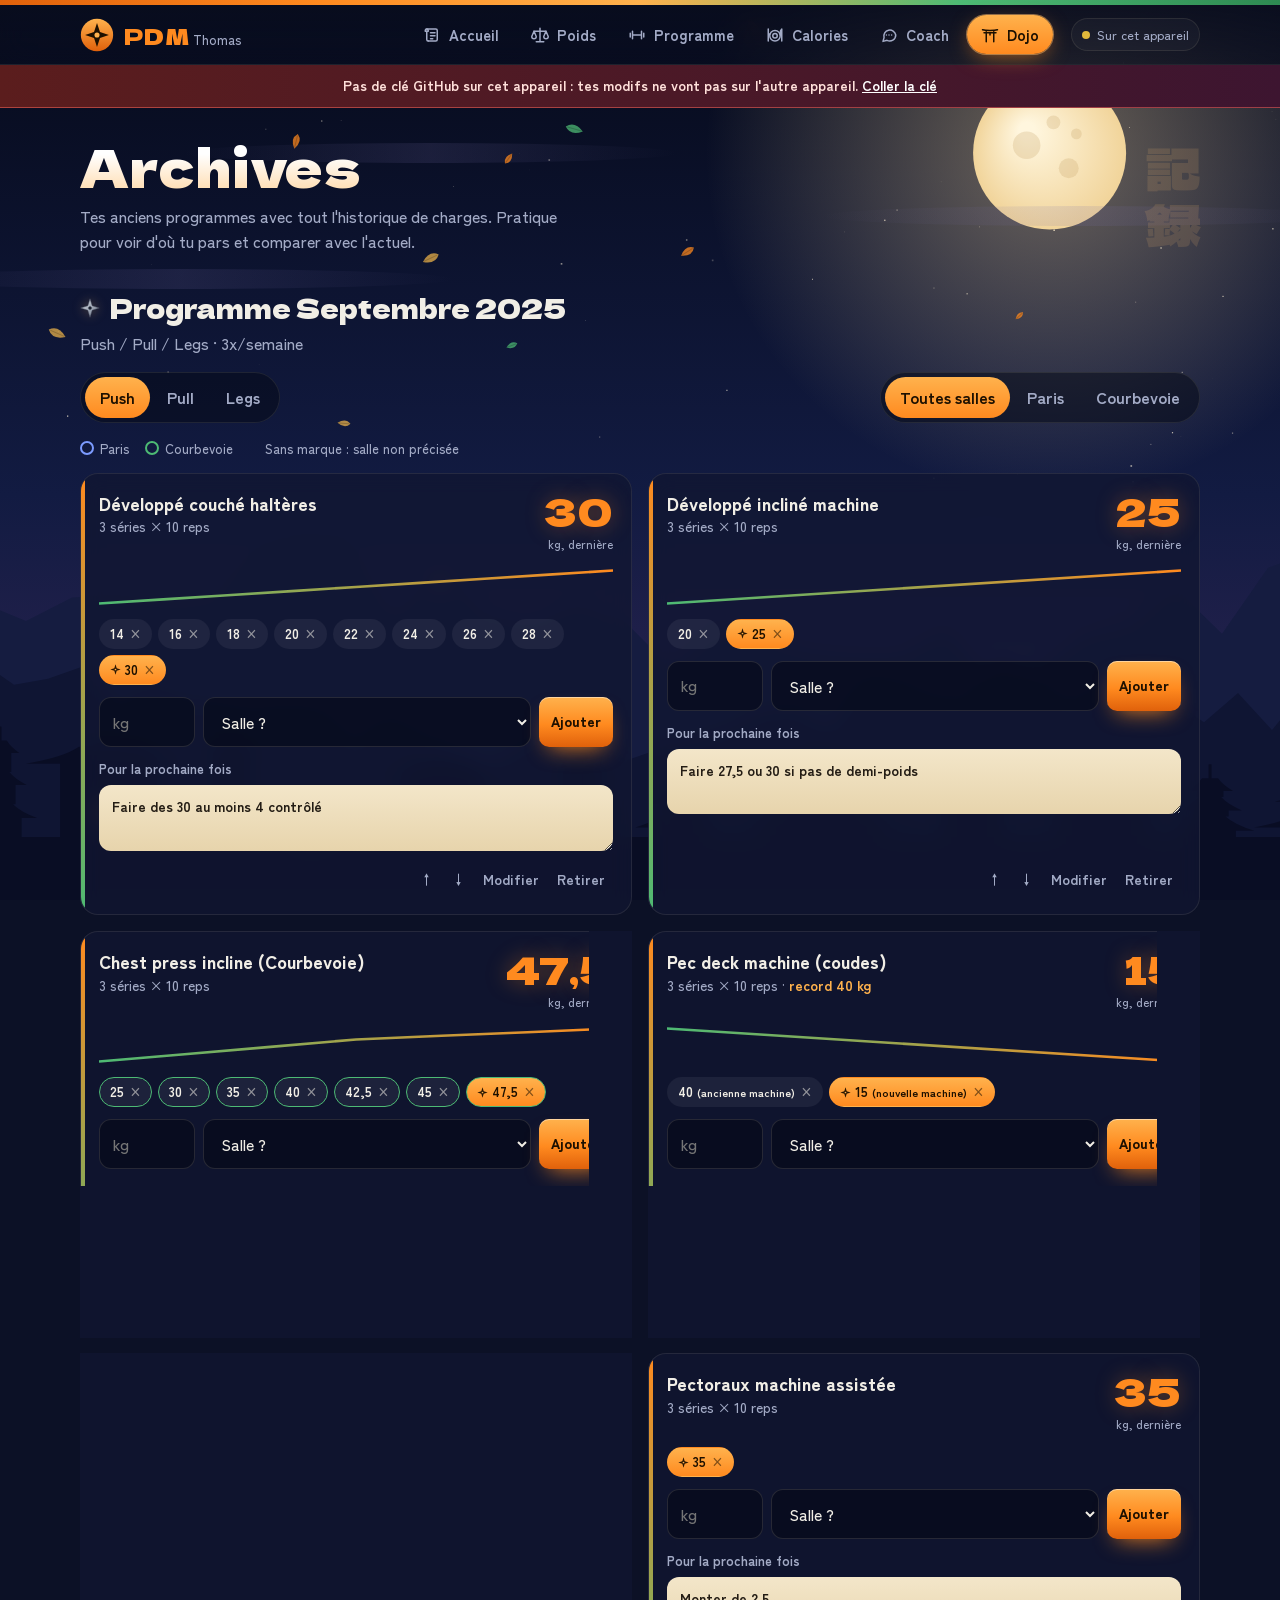
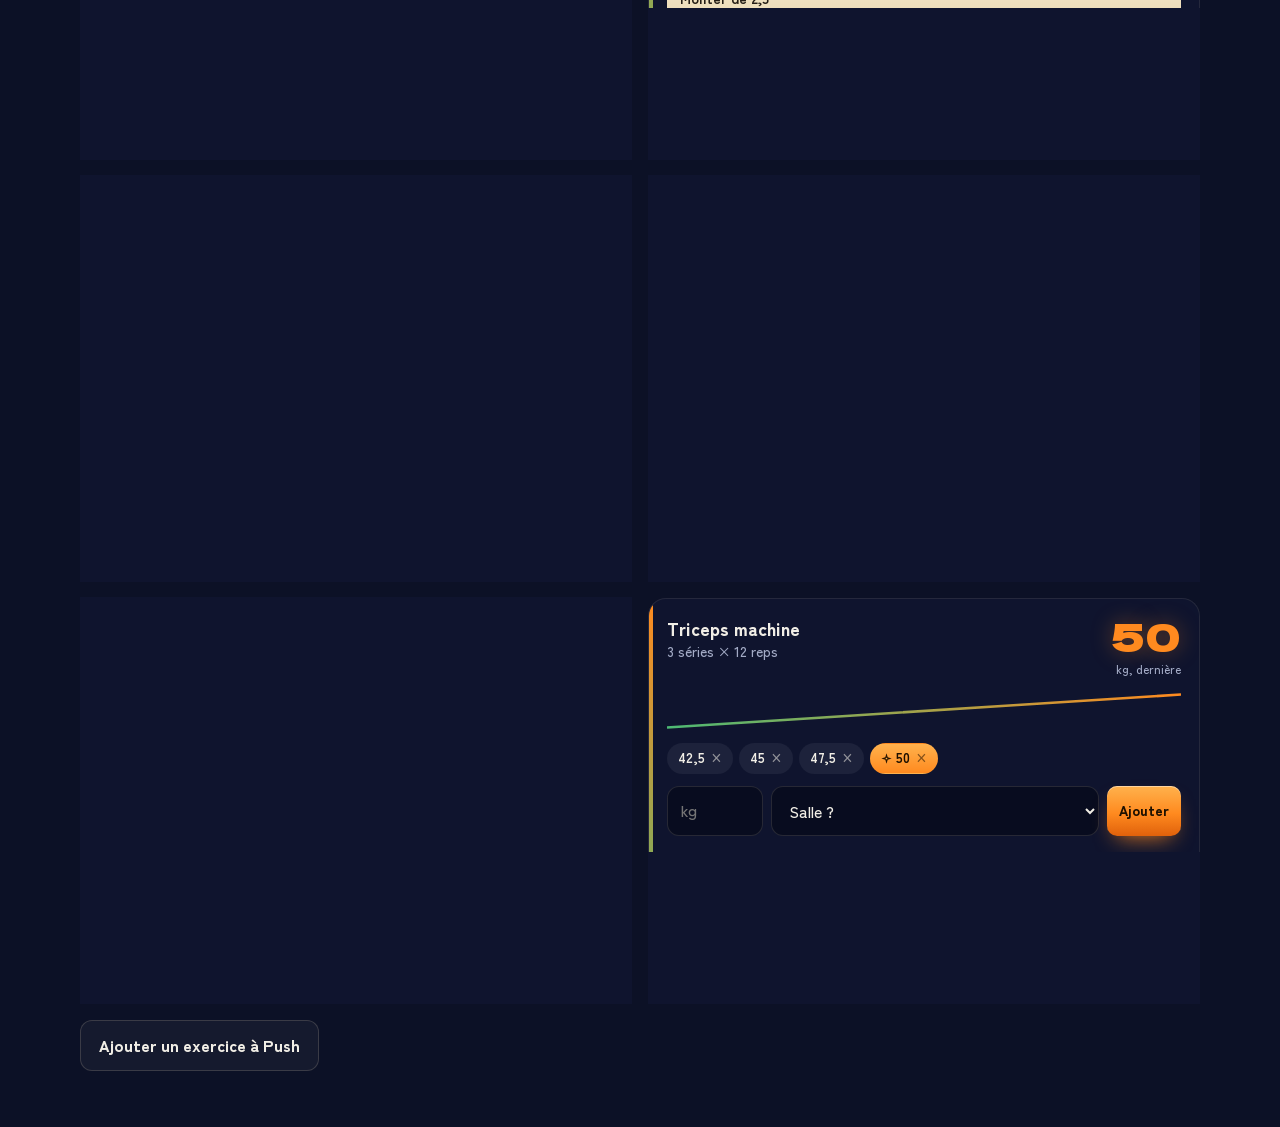
==== commit b50933d4: "Maintien mesuré : période à partir de la 1re journée notée; v28 Co-Authored-By: Claude Opus 5.5 <nor" ====
--- a/archives.html
+++ b/archives.html
@@ -13,7 +13,7 @@
 <link rel="manifest" href="manifest.json">
 <link rel="preload" href="assets/fonts/dela-gothic-one-latin-400-normal.woff2" as="font" type="font/woff2" crossorigin>
 <link rel="preload" href="assets/fonts/zen-kaku-gothic-new-latin-700-normal.woff2" as="font" type="font/woff2" crossorigin>
-<link rel="stylesheet" href="assets/style.css?v=27">
+<link rel="stylesheet" href="assets/style.css?v=28">
 </head>
 <body>
 <main>
@@ -21,8 +21,8 @@
   <p class="lede">Tes anciens programmes avec tout l'historique de charges. Pratique pour voir d'où tu pars et comparer avec l'actuel.</p></div><span class="kanji-tag" aria-hidden="true">記録</span></div>
   <div id="list"></div>
 </main>
-<script src="assets/app.js?v=27"></script>
-<script src="assets/fx.js?v=27"></script>
+<script src="assets/app.js?v=28"></script>
+<script src="assets/fx.js?v=28"></script>
 <script>
 (async function(){
   const P = window.PDM, { $, esc } = P;
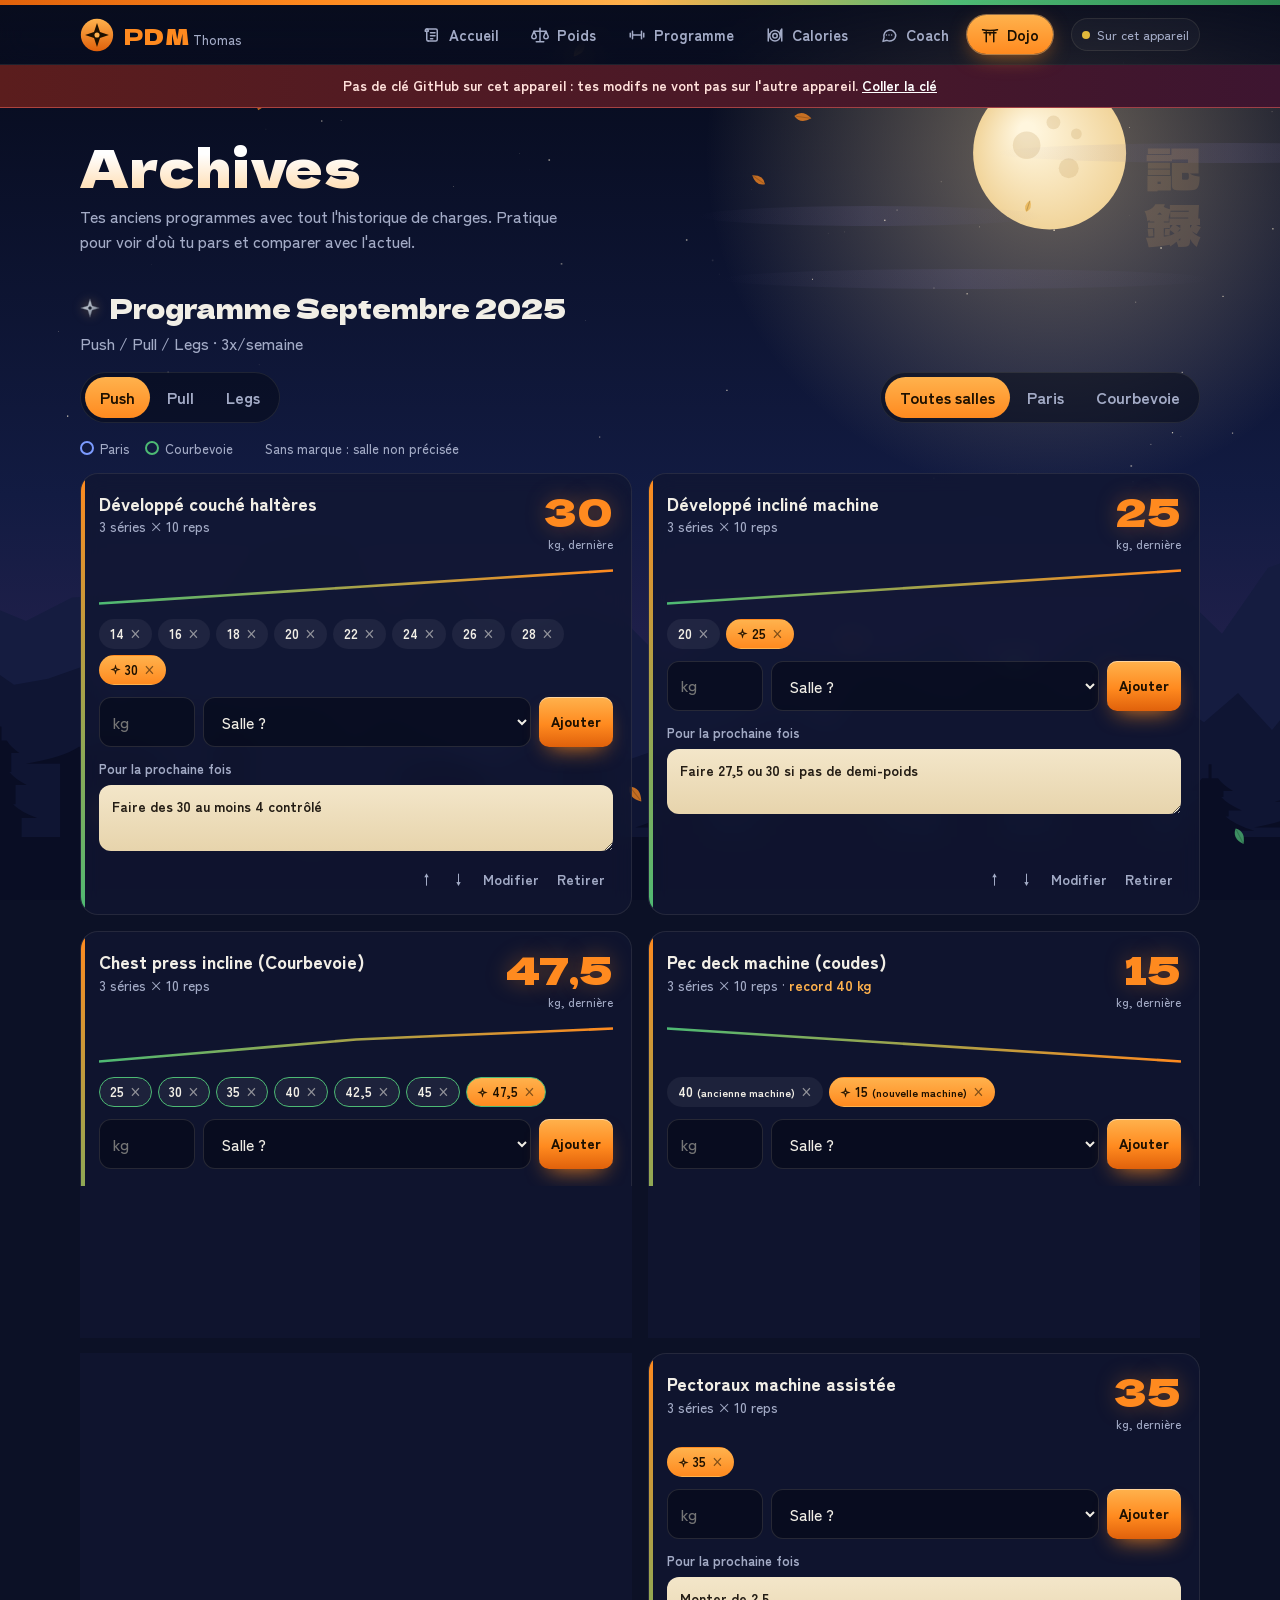
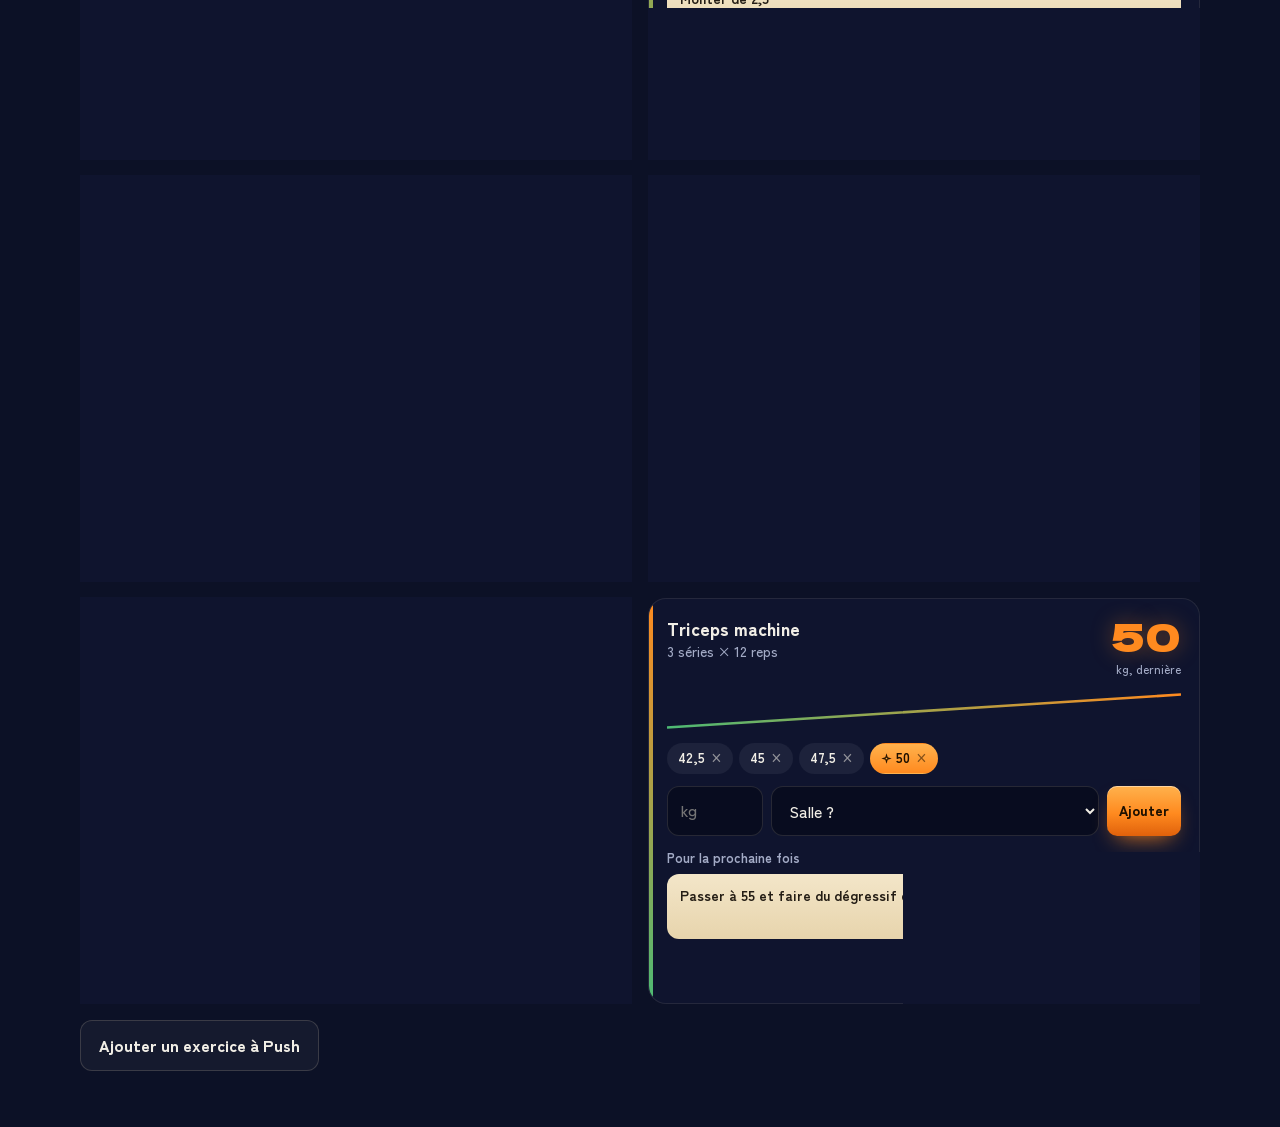
==== commit 65474e6d: "Maintien estimé corrigé à ≈ 2 650 kcal (calcul par composantes); v29 Co-Authored-By: Claude Opus 5.5" ====
--- a/archives.html
+++ b/archives.html
@@ -13,7 +13,7 @@
 <link rel="manifest" href="manifest.json">
 <link rel="preload" href="assets/fonts/dela-gothic-one-latin-400-normal.woff2" as="font" type="font/woff2" crossorigin>
 <link rel="preload" href="assets/fonts/zen-kaku-gothic-new-latin-700-normal.woff2" as="font" type="font/woff2" crossorigin>
-<link rel="stylesheet" href="assets/style.css?v=28">
+<link rel="stylesheet" href="assets/style.css?v=29">
 </head>
 <body>
 <main>
@@ -21,8 +21,8 @@
   <p class="lede">Tes anciens programmes avec tout l'historique de charges. Pratique pour voir d'où tu pars et comparer avec l'actuel.</p></div><span class="kanji-tag" aria-hidden="true">記録</span></div>
   <div id="list"></div>
 </main>
-<script src="assets/app.js?v=28"></script>
-<script src="assets/fx.js?v=28"></script>
+<script src="assets/app.js?v=29"></script>
+<script src="assets/fx.js?v=29"></script>
 <script>
 (async function(){
   const P = window.PDM, { $, esc } = P;
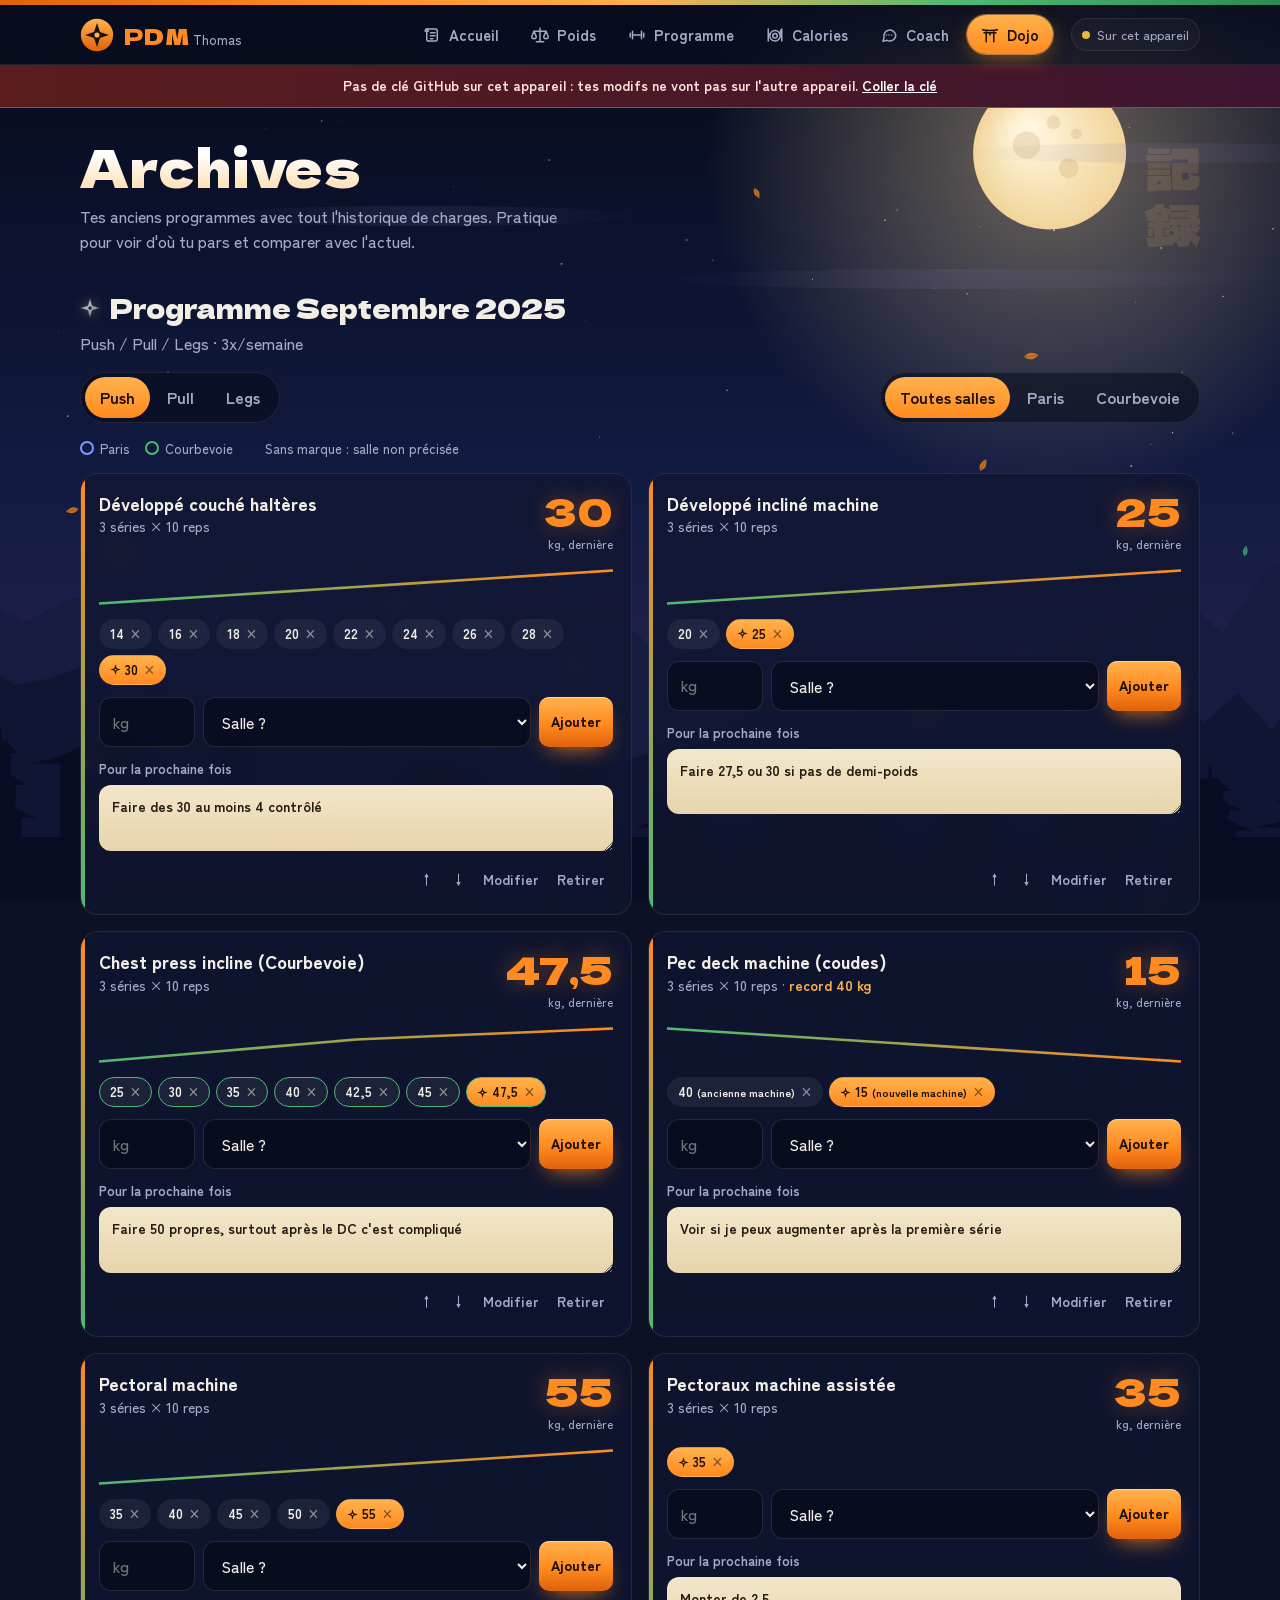
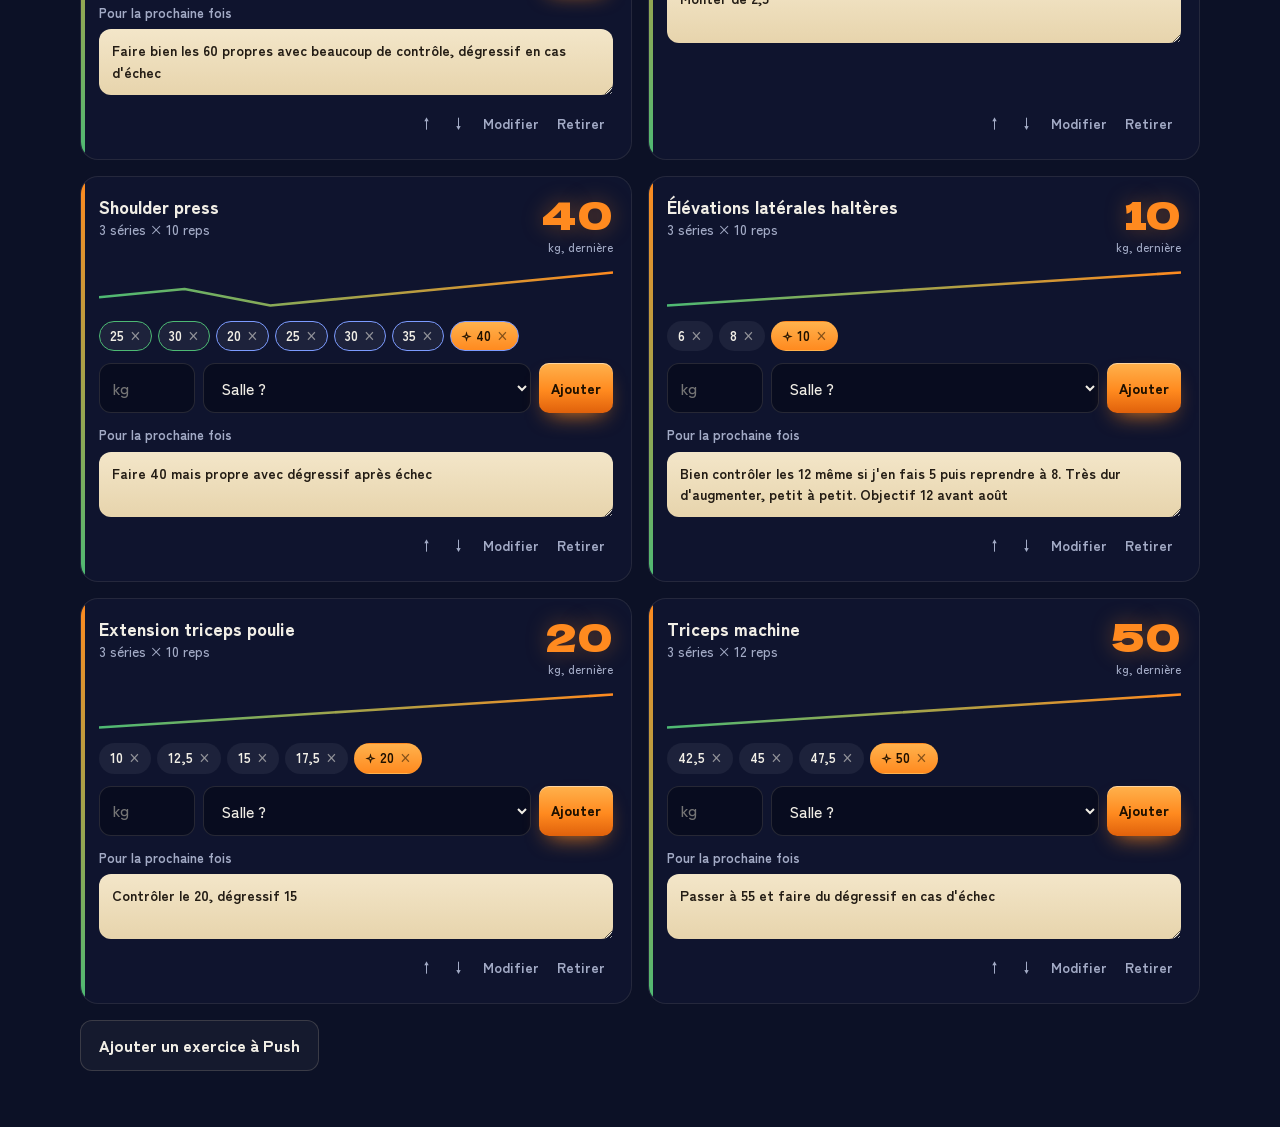
==== commit e8edb8e1: "v30: photos via Flash-Lite d'abord, pause 20 min des modèles muets Co-Authored-By: Claude Sonnet 5.5" ====
--- a/archives.html
+++ b/archives.html
@@ -13,7 +13,7 @@
 <link rel="manifest" href="manifest.json">
 <link rel="preload" href="assets/fonts/dela-gothic-one-latin-400-normal.woff2" as="font" type="font/woff2" crossorigin>
 <link rel="preload" href="assets/fonts/zen-kaku-gothic-new-latin-700-normal.woff2" as="font" type="font/woff2" crossorigin>
-<link rel="stylesheet" href="assets/style.css?v=29">
+<link rel="stylesheet" href="assets/style.css?v=30">
 </head>
 <body>
 <main>
@@ -21,8 +21,8 @@
   <p class="lede">Tes anciens programmes avec tout l'historique de charges. Pratique pour voir d'où tu pars et comparer avec l'actuel.</p></div><span class="kanji-tag" aria-hidden="true">記録</span></div>
   <div id="list"></div>
 </main>
-<script src="assets/app.js?v=29"></script>
-<script src="assets/fx.js?v=29"></script>
+<script src="assets/app.js?v=30"></script>
+<script src="assets/fx.js?v=30"></script>
 <script>
 (async function(){
   const P = window.PDM, { $, esc } = P;
